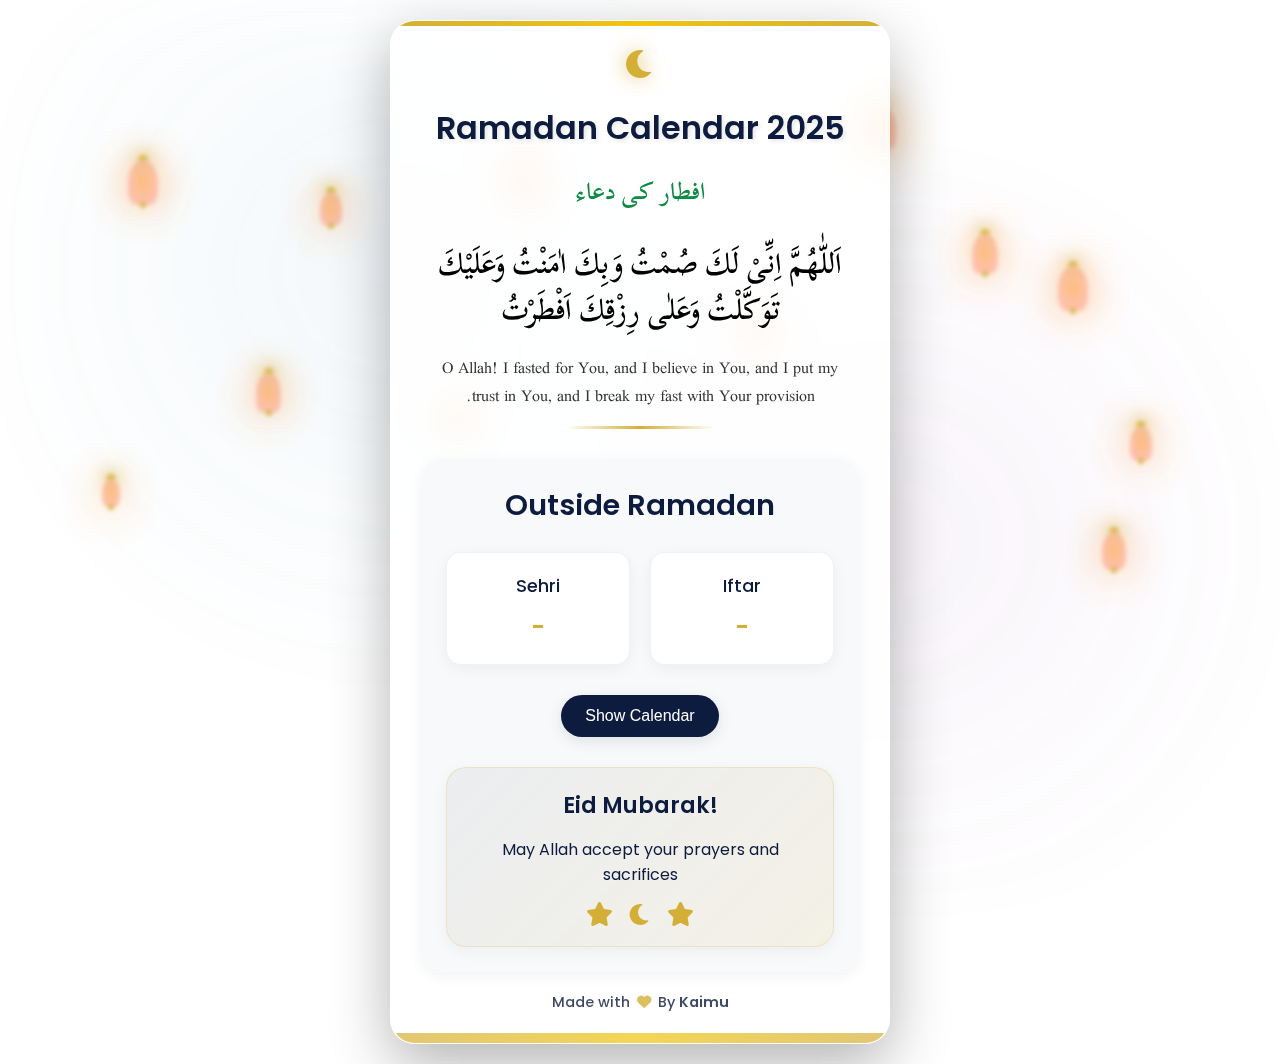
==== index.html @ 3036cc9a "Add files via upload" ====
<!DOCTYPE html>
<html lang="en">
<head>
    <meta charset="UTF-8">
    <meta name="viewport" content="width=device-width, initial-scale=1.0">
    <title>Ramadan Calendar 2025</title>
    <link rel="stylesheet" href="styles.css">
    <link rel="stylesheet" href="https://cdnjs.cloudflare.com/ajax/libs/font-awesome/6.0.0/css/all.min.css">
    <!-- Google Analytics -->
    <script async src="https://www.googletagmanager.com/gtag/js?id=G-XXXXXXXXXX"></script>
    <script>
      window.dataLayer = window.dataLayer || [];
      function gtag(){dataLayer.push(arguments);}
      gtag('js', new Date());
      gtag('config', 'G-XXXXXXXXXX'); // Replace G-XXXXXXXXXX with your actual Google Analytics ID
    </script>
    <!-- Simple visitor counter -->
    <script>
      // This is a very basic visitor counter that stores data in localStorage
      document.addEventListener('DOMContentLoaded', function() {
        // Try to get the visitor count
        let visitorCount = localStorage.getItem('totalVisitors') || 0;
        visitorCount = parseInt(visitorCount) + 1;
        
        // Store the updated count
        localStorage.setItem('totalVisitors', visitorCount);
        
        // Record this visit with timestamp
        let visits = JSON.parse(localStorage.getItem('visits') || '[]');
        
        // Get user agent info
        const userAgent = navigator.userAgent;
        let device = 'Unknown';
        
        if (/Android|webOS|iPhone|iPad|iPod|BlackBerry|IEMobile|Opera Mini/i.test(userAgent)) {
          device = 'Mobile';
        } else if (/Macintosh|MacIntel|MacPPC|Mac68K/i.test(userAgent)) {
          device = 'Mac';
        } else if (/Windows|Win32|Win64|Windows NT/i.test(userAgent)) {
          device = 'Windows';
        } else if (/Linux/i.test(userAgent)) {
          device = 'Linux';
        }
        
        // Add this visit
        visits.push({
          datetime: new Date().toISOString(),
          device: device,
          page: window.location.pathname
        });
        
        // Keep only the last 100 visits to avoid localStorage size limits
        if (visits.length > 100) {
          visits = visits.slice(-100);
        }
        
        localStorage.setItem('visits', JSON.stringify(visits));
      });
    </script>
</head>
<body>
    <div class="lanterns">
        <div class="lantern lantern-1"></div>
        <div class="lantern lantern-2"></div>
        <div class="lantern lantern-3"></div>
        <div class="lantern lantern-4"></div>
        <div class="lantern lantern-5"></div>
        <div class="lantern lantern-6"></div>
        <div class="lantern lantern-7"></div>
        <div class="lantern lantern-8"></div>
        <div class="lantern lantern-9"></div>
        <div class="lantern lantern-10"></div>
        <div class="lantern lantern-11"></div>
        <div class="lantern lantern-12"></div>
    </div>
    <div class="container">
        <div class="calendar-card">
            <div class="header">
                <div class="crescent-moon">
                    <i class="fas fa-moon"></i>
                </div>
                <h1>Ramadan Calendar 2025</h1>
                <div class="dua-title">افطار کی دعاء</div>
                <div class="arabic-dua">
                    اَللّٰهُمَّ اِنِّىْ لَكَ صُمْتُ وَبِكَ اٰمَنْتُ وَعَلَيْكَ تَوَكَّلْتُ وَعَلٰى رِزْقِكَ اَفْطَرْتُ
                </div>
                <div class="dua-translation">
                    O Allah! I fasted for You, and I believe in You, and I put my trust in You, and I break my fast with Your provision.
                </div>
            </div>
            <div class="current-date">
                <div id="currentDay"></div>
                <div class="timings">
                    <div class="timing-box">
                        <span class="label">Sehri</span>
                        <span id="sehriTime" class="time"></span>
                    </div>
                    <div class="timing-box">
                        <span class="label">Iftar</span>
                        <span id="iftarTime" class="time"></span>
                    </div>
                </div>
                <button id="showCalendarBtn" class="toggle-btn">Show Calendar</button>
                <div id="calendarWrapper" class="calendar-wrapper hidden">
                    <table>
                        <thead>
                            <tr>
                                <th>Ramadan</th>
                                <th>Date</th>
                                <th>Sehri</th>
                                <th>Iftar</th>
                            </tr>
                        </thead>
                        <tbody id="calendarBody">
                            <!-- JavaScript will populate this -->
                        </tbody>
                    </table>
                </div>
                <div id="eidCountdown" class="eid-countdown">
                    <div class="eid-title">
                        <i class="fas fa-star"></i> Eid ul-Fitr <i class="fas fa-star"></i>
                    </div>
                    <div id="countdownTimer" class="countdown-timer">
                        <div class="countdown-item">
                            <span id="days">00</span>
                            <span class="countdown-label">Days</span>
                        </div>
                        <div class="countdown-item">
                            <span id="hours">00</span>
                            <span class="countdown-label">Hours</span>
                        </div>
                        <div class="countdown-item">
                            <span id="minutes">00</span>
                            <span class="countdown-label">Minutes</span>
                        </div>
                        <div class="countdown-item">
                            <span id="seconds">00</span>
                            <span class="countdown-label">Seconds</span>
                        </div>
                    </div>
                </div>
            </div>
            <div class="decorative-footer"></div>
            <div class="made-by">
                Made with <i class="fas fa-heart"></i> By <a href="https://www.instagram.com/kaimu_zx78/" target="_blank">Kaimu</a>
            </div>
        </div>
    </div>
    <script src="script.js"></script>
</body>
</html>
---- styles.css ----
@import url('https://fonts.googleapis.com/css2?family=Amiri:wght@400;700&family=Poppins:wght@300;400;500;600&family=Scheherazade+New:wght@400;700&display=swap');

* {
    margin: 0;
    padding: 0;
    box-sizing: border-box;
}

body {
    font-family: 'Poppins', sans-serif;
    background: linear-gradient(135deg, #0d1b3e 0%, #1a2a57 100%);
    min-height: 100vh;
    display: flex;
    align-items: center;
    justify-content: center;
    position: relative;
    overflow-x: hidden;
    background-image: url('data:image/svg+xml,%3Csvg width="100" height="100" viewBox="0 0 100 100" xmlns="http://www.w3.org/2000/svg"%3E%3Cpath d="M11 18c3.866 0 7-3.134 7-7s-3.134-7-7-7-7 3.134-7 7 3.134 7 7 7zm48 25c3.866 0 7-3.134 7-7s-3.134-7-7-7-7 3.134-7 7 3.134 7 7 7zm-43-7c1.657 0 3-1.343 3-3s-1.343-3-3-3-3 1.343-3 3 1.343 3 3 3zm63 31c1.657 0 3-1.343 3-3s-1.343-3-3-3-3 1.343-3 3 1.343 3 3 3zM34 90c1.657 0 3-1.343 3-3s-1.343-3-3-3-3 1.343-3 3 1.343 3 3 3zm56-76c1.657 0 3-1.343 3-3s-1.343-3-3-3-3 1.343-3 3 1.343 3 3 3zM12 86c2.21 0 4-1.79 4-4s-1.79-4-4-4-4 1.79-4 4 1.79 4 4 4zm28-65c2.21 0 4-1.79 4-4s-1.79-4-4-4-4 1.79-4 4 1.79 4 4 4zm23-11c2.76 0 5-2.24 5-5s-2.24-5-5-5-5 2.24-5 5 2.24 5 5 5zm-6 60c2.21 0 4-1.79 4-4s-1.79-4-4-4-4 1.79-4 4 1.79 4 4 4zm29 22c2.76 0 5-2.24 5-5s-2.24-5-5-5-5 2.24-5 5 2.24 5 5 5zM32 63c2.76 0 5-2.24 5-5s-2.24-5-5-5-5 2.24-5 5 2.24 5 5 5zm57-13c2.76 0 5-2.24 5-5s-2.24-5-5-5-5 2.24-5 5 2.24 5 5 5zm-9-21c1.105 0 2-.895 2-2s-.895-2-2-2-2 .895-2 2 .895 2 2 2zM60 91c1.105 0 2-.895 2-2s-.895-2-2-2-2 .895-2 2 .895 2 2 2zM35 41c1.105 0 2-.895 2-2s-.895-2-2-2-2 .895-2 2 .895 2 2 2zM12 60c1.105 0 2-.895 2-2s-.895-2-2-2-2 .895-2 2 .895 2 2 2z" fill="%23ffffff" fill-opacity="0.03" fill-rule="evenodd"/%3E%3C/svg%3E');
}

/* Optimize background effects for performance */
body::before {
    content: '';
    position: fixed;
    top: 0;
    left: 0;
    width: 100%;
    height: 100%;
    background: radial-gradient(circle at 30% 30%, rgba(41, 128, 185, 0.15), transparent 40%),
                radial-gradient(circle at 70% 60%, rgba(142, 68, 173, 0.15), transparent 40%);
    filter: blur(40px);
    z-index: -1;
    opacity: 0.4;
    will-change: transform; /* Performance optimization */
}

/* Simplify stars for better performance */
body::after {
    content: '';
    position: fixed;
    top: 0;
    left: 0;
    width: 100%;
    height: 100%;
    background-image: 
        radial-gradient(2px 2px at 20px 30px, rgba(255, 255, 255, 0.3), rgba(0, 0, 0, 0)),
        radial-gradient(2px 2px at 90px 40px, rgba(255, 255, 255, 0.3), rgba(0, 0, 0, 0)),
        radial-gradient(2px 2px at 160px 120px, rgba(255, 255, 255, 0.3), rgba(0, 0, 0, 0));
    background-repeat: repeat;
    background-size: 200px 200px;
    z-index: -1;
    opacity: 0.3;
    will-change: transform; /* Performance optimization */
}

/* Lantern animations */
.lanterns {
    position: absolute;
    top: 0;
    left: 0;
    width: 100%;
    height: 100%;
    pointer-events: none;
    z-index: 0;
}

.lantern {
    position: absolute;
    width: 30px;
    height: 45px;
    background: radial-gradient(ellipse at center, rgba(255,166,77,0.8) 0%, rgba(255,87,34,0.4) 70%);
    border-radius: 50% 50% 30% 30%;
    box-shadow: 0 0 40px rgba(255,166,77,0.9);
    opacity: 0.9;
    animation: float 15s infinite ease-in-out;
    filter: blur(2px);
    transform: translateZ(0);
    will-change: transform;
}

.lantern::before {
    content: '';
    position: absolute;
    top: -5px;
    left: 50%;
    transform: translateX(-50%);
    width: 10px;
    height: 5px;
    background: #d4af37;
    border-radius: 5px 5px 0 0;
    box-shadow: 0 0 15px 5px rgba(212, 175, 55, 0.5);
}

.lantern::after {
    content: '';
    position: absolute;
    bottom: -3px;
    left: 50%;
    transform: translateX(-50%);
    width: 6px;
    height: 6px;
    background: #d4af37;
    border-radius: 50%;
}

.lantern-1 {
    top: 15%;
    left: 10%;
    animation-delay: 0s;
}

.lantern-2 {
    top: 25%;
    right: 15%;
    animation-delay: -5s;
}

.lantern-3 {
    top: 10%;
    right: 30%;
    animation-delay: -10s;
}

.lantern-4 {
    top: 35%;
    left: 20%;
    animation-delay: -3s;
    width: 25px;
    height: 40px;
}

.lantern-5 {
    top: 40%;
    right: 10%;
    animation-delay: -7s;
    width: 22px;
    height: 35px;
}

.lantern-6 {
    top: 15%;
    left: 40%;
    animation-delay: -12s;
    width: 28px;
    height: 42px;
}

.lantern-7 {
    top: 30%;
    right: 40%;
    animation-delay: -9s;
    width: 20px;
    height: 32px;
}

.lantern-8 {
    top: 45%;
    left: 8%;
    animation-delay: -2s;
    width: 18px;
    height: 28px;
}

.lantern-9 {
    top: 50%;
    right: 12%;
    animation-delay: -8s;
    width: 24px;
    height: 38px;
}

.lantern-10 {
    top: 18%;
    left: 25%;
    animation-delay: -6s;
    width: 22px;
    height: 34px;
}

.lantern-11 {
    top: 22%;
    right: 22%;
    animation-delay: -11s;
    width: 26px;
    height: 40px;
}

.lantern-12 {
    top: 38%;
    left: 35%;
    animation-delay: -4s;
    width: 20px;
    height: 32px;
}

@keyframes float {
    0%, 100% {
        transform: translateY(0) rotate(-3deg);
        box-shadow: 0 0 40px rgba(255,166,77,0.9);
    }
    50% {
        transform: translateY(20px) rotate(3deg);
        box-shadow: 0 0 60px rgba(255,166,77,0.9);
    }
}

.container {
    padding: 20px;
    position: relative;
    z-index: 1;
}

.calendar-card {
    background: rgba(255, 255, 255, 0.85);
    border-radius: 25px;
    padding: 30px;
    padding-top: 20px;
    box-shadow: 0 20px 60px rgba(0, 0, 0, 0.3);
    max-width: 500px;
    width: 100%;
    backdrop-filter: blur(15px);
    -webkit-backdrop-filter: blur(15px);
    border: 1px solid rgba(255, 255, 255, 0.3);
    position: relative;
    overflow: hidden;
    transform: translateZ(0);
    will-change: transform;
}

.calendar-card::before {
    content: '';
    position: absolute;
    top: 0;
    left: 0;
    right: 0;
    height: 5px;
    background: linear-gradient(90deg, #d4af37, #f1c40f, #d4af37);
}

.header {
    text-align: center;
    margin-bottom: 30px;
    position: relative;
    padding-bottom: 20px;
    padding-top: 0;
}

.crescent-moon {
    margin-bottom: 15px;
    color: #d4af37;
    font-size: 2rem;
}

.crescent-moon i {
    filter: drop-shadow(0 0 10px rgba(212, 175, 55, 0.7));
}

.header::after {
    content: '';
    position: absolute;
    bottom: 0;
    left: 50%;
    transform: translateX(-50%);
    width: 150px;
    height: 3px;
    background: linear-gradient(90deg, transparent, #d4af37, transparent);
    border-radius: 2px;
}

h1 {
    color: #0d1b3e;
    font-size: 2rem;
    margin-bottom: 15px;
    margin-top: 0;
    text-shadow: 2px 2px 4px rgba(0, 0, 0, 0.1);
    font-weight: 600;
}

.dua-title {
    font-family: 'Scheherazade New', serif;
    font-size: 1.5rem;
    color: #0d8a45;
    margin-top: 15px;
    direction: rtl;
    font-weight: 600;
}

.arabic-dua {
    font-family: 'Scheherazade New', serif;
    font-size: 1.8rem;
    color: #000;
    margin-top: 15px;
    direction: rtl;
    line-height: 1.6;
    padding: 10px 0;
    font-weight: 600;
    background: none;
    -webkit-text-fill-color: initial;
}

.dua-translation {
    font-family: 'Scheherazade New', serif;
    font-size: 1.1rem;
    color: #333;
    margin-top: 10px;
    direction: rtl;
    padding: 0 20px;
    line-height: 1.6;
    font-style: normal;
}

.current-date {
    text-align: center;
    padding: 25px;
    background: #f8f9fa;
    border-radius: 20px;
    margin-bottom: 20px;
    box-shadow: 0 4px 15px rgba(0, 0, 0, 0.05);
    position: relative;
    border: none;
}

.current-date::before {
    content: none; /* Remove the pattern background */
}

#currentDay {
    font-size: 1.8rem;
    color: #0d1b3e;
    margin-bottom: 25px;
    font-weight: 600;
}

.timings {
    display: grid;
    grid-template-columns: repeat(2, 1fr);
    gap: 20px;
    margin-bottom: 30px;
}

.timing-box {
    background: #ffffff;
    border-radius: 15px;
    padding: 20px;
    box-shadow: 0 4px 15px rgba(0, 0, 0, 0.05);
    display: flex;
    flex-direction: column;
    transition: transform 0.3s ease, box-shadow 0.3s ease;
    border: 1px solid rgba(0, 0, 0, 0.05);
}

.timing-box:hover {
    transform: translateY(-5px);
    box-shadow: 0 8px 25px rgba(0, 0, 0, 0.1);
}

.label {
    font-size: 1.1rem;
    color: #0d1b3e;
    margin-bottom: 10px;
    font-weight: 500;
}

.time {
    font-size: 1.5rem;
    color: #d4af37;
    font-weight: 600;
}

.toggle-btn {
    background: #0d1b3e;
    color: white;
    border: none;
    padding: 12px 24px;
    border-radius: 50px;
    font-size: 1rem;
    cursor: pointer;
    transition: all 0.3s ease;
    font-weight: 500;
    box-shadow: 0 4px 15px rgba(0, 0, 0, 0.1);
}

.toggle-btn::before {
    content: none; /* Remove the shine effect */
}

.toggle-btn:hover {
    background: linear-gradient(135deg, #1a2a57, #0d1b3e);
    transform: translateY(-2px);
    box-shadow: 0 6px 20px rgba(0, 0, 0, 0.15);
}

.toggle-btn:active {
    transform: translateY(0);
    box-shadow: 0 4px 10px rgba(0, 0, 0, 0.1);
}

table {
    width: 100%;
    border-collapse: separate;
    border-spacing: 0;
    margin-top: 20px;
    border-radius: 10px;
    overflow: hidden;
    background: white;
    box-shadow: 0 2px 10px rgba(0, 0, 0, 0.1);
}

th {
    background: linear-gradient(135deg, #0d1b3e, #1a2a57);
    color: white;
    font-weight: 500;
    padding: 12px;
    font-size: 0.9rem;
    text-align: center;
    box-shadow: 0 2px 10px rgba(26, 35, 126, 0.3);
}

td {
    padding: 10px;
    border-bottom: 1px solid #eee;
    color: #444;
    text-align: center;
}

tr:last-child td {
    border-bottom: none;
}

.current-row {
    background: linear-gradient(to right, rgba(212, 175, 55, 0.05), rgba(212, 175, 55, 0.15), rgba(212, 175, 55, 0.05));
    position: relative;
    border-left: 3px solid #d4af37;
    animation: subtle-glow 2s infinite;
}

.current-row td {
    color: #0d1b3e;
    font-weight: 600;
    padding: 15px;
}

.decorative-footer {
    position: absolute;
    bottom: 0;
    left: 0;
    right: 0;
    height: 10px;
    background: linear-gradient(90deg, #d4af37, #f1c40f, #d4af37);
    opacity: 0.7;
}

.calendar-wrapper {
    transition: all 0.3s ease;
    overflow: hidden;
    margin-top: 20px;
}

.hidden {
    display: none;
}

@keyframes subtle-glow {
    0% {
        box-shadow: 0 4px 15px rgba(212, 175, 55, 0.1);
    }
    50% {
        box-shadow: 0 4px 20px rgba(212, 175, 55, 0.2);
    }
    100% {
        box-shadow: 0 4px 15px rgba(212, 175, 55, 0.1);
    }
}

.made-by {
    text-align: center;
    margin-top: 20px;
    font-size: 0.9rem;
    color: #0d1b3e;
    opacity: 0.8;
    font-weight: 500;
    position: relative;
    z-index: 2;
}

.made-by i {
    color: #d4af37;
    margin: 0 3px;
    animation: heartbeat 1.5s infinite;
}

@keyframes heartbeat {
    0%, 100% {
        transform: scale(1);
    }
    50% {
        transform: scale(1.2);
    }
}

.made-by a {
    color: #0d1b3e;
    text-decoration: none;
    font-weight: 600;
    transition: color 0.3s ease;
}

.made-by a:hover {
    color: #d4af37;
    text-decoration: underline;
}

@media (max-width: 480px) {
    .calendar-card {
        padding: 20px;
        border-radius: 20px;
        backdrop-filter: none;
        -webkit-backdrop-filter: none;
    }

    h1 {
        font-size: 1.5rem;
    }

    .dua-title {
        font-size: 1.3rem;
    }

    .arabic-dua {
        font-size: 1.4rem;
    }

    .dua-translation {
        font-size: 0.9rem;
    }

    .current-date {
        padding: 20px;
        backdrop-filter: none;
        -webkit-backdrop-filter: none;
    }

    #currentDay {
        font-size: 1.4rem;
    }

    .timing-box {
        padding: 15px;
        backdrop-filter: none;
        -webkit-backdrop-filter: none;
    }

    .label {
        font-size: 1rem;
    }

    .time {
        font-size: 1.2rem;
    }

    td, th {
        padding: 10px 8px;
        font-size: 0.85rem;
    }

    .toggle-btn {
        font-size: 0.8rem;
        padding: 10px 20px;
    }
    
    .current-row td {
        padding: 12px 8px;
    }
    
    td {
        padding: 8px 4px;
    }
    
    .current-row {
        animation: none;
    }
    
    .lantern {
        filter: none;
        box-shadow: 0 0 20px rgba(255,166,77,0.7);
    }
    
    .lantern-1 {
        top: 10%;
        left: 5%;
    }
    
    .lantern-2 {
        top: 15%;
        right: 5%;
    }
    
    .lantern-3 {
        top: 5%;
        right: 25%;
    }
    
    .lantern-4 {
        top: 25%;
        left: 15%;
    }
    
    .lantern-5 {
        top: 30%;
        right: 15%;
    }
    
    .lantern-6 {
        top: 20%;
        left: 30%;
    }
    
    .lantern-7 {
        top: 35%;
        right: 30%;
    }

    .made-by {
        font-size: 0.8rem;
        margin-top: 15px;
    }

    .lantern-8, .lantern-9, .lantern-10, .lantern-11, .lantern-12 {
        display: none;
    }
    
    body::before {
        filter: blur(20px);
    }
}

@media (max-width: 360px) {
    .calendar-card {
        padding: 15px;
    }

    .header {
        margin-bottom: 15px;
    }

    h1 {
        font-size: 1.2rem;
    }

    .dua-title {
        font-size: 1.3rem;
    }

    .arabic-dua {
        font-size: 1rem;
    }

    .dua-translation {
        font-size: 0.75rem;
    }

    th, td {
        padding: 4px 2px;
        font-size: 0.75rem;
    }
}

/* Eid countdown styles */
.eid-countdown {
    margin-top: 30px;
    background: linear-gradient(135deg, rgba(13, 27, 62, 0.05), rgba(212, 175, 55, 0.1));
    border-radius: 20px;
    padding: 20px;
    text-align: center;
    box-shadow: 0 4px 15px rgba(0, 0, 0, 0.05);
    border: 1px solid rgba(212, 175, 55, 0.2);
}

.eid-title {
    font-size: 1.4rem;
    color: #0d1b3e;
    margin-bottom: 15px;
    font-weight: 600;
}

.eid-title i {
    color: #d4af37;
    margin: 0 8px;
}

.countdown-timer {
    display: flex;
    justify-content: center;
    gap: 15px;
}

.countdown-item {
    display: flex;
    flex-direction: column;
    align-items: center;
    min-width: 60px;
}

.countdown-item span:first-child {
    font-size: 1.8rem;
    font-weight: 600;
    color: #d4af37;
}

.countdown-label {
    font-size: 0.8rem;
    color: #666;
    margin-top: 5px;
}

@media (max-width: 480px) {
    .eid-countdown {
        padding: 15px;
        margin-top: 20px;
    }
    
    .eid-title {
        font-size: 1.2rem;
    }
    
    .countdown-timer {
        gap: 10px;
    }
    
    .countdown-item {
        min-width: 50px;
    }
    
    .countdown-item span:first-child {
        font-size: 1.4rem;
    }
    
    .countdown-label {
        font-size: 0.7rem;
    }
}

/* Add these styles for the Eid celebration */
.eid-celebration {
    animation: celebrate 2s ease-in-out infinite;
}

.eid-message {
    font-size: 1rem;
    color: #0d1b3e;
    margin: 10px 0 15px;
}

.eid-decoration {
    display: flex;
    justify-content: center;
    gap: 15px;
    font-size: 1.5rem;
}

.eid-decoration i {
    color: #d4af37;
    animation: twinkle 1.5s ease-in-out infinite alternate;
}

.eid-decoration i:nth-child(2) {
    animation-delay: 0.5s;
}

.eid-decoration i:nth-child(3) {
    animation-delay: 1s;
}

@keyframes celebrate {
    0%, 100% {
        transform: scale(1);
    }
    50% {
        transform: scale(1.05);
    }
}

@keyframes twinkle {
    0% {
        opacity: 0.7;
        transform: scale(1);
    }
    100% {
        opacity: 1;
        transform: scale(1.3);
    }
}
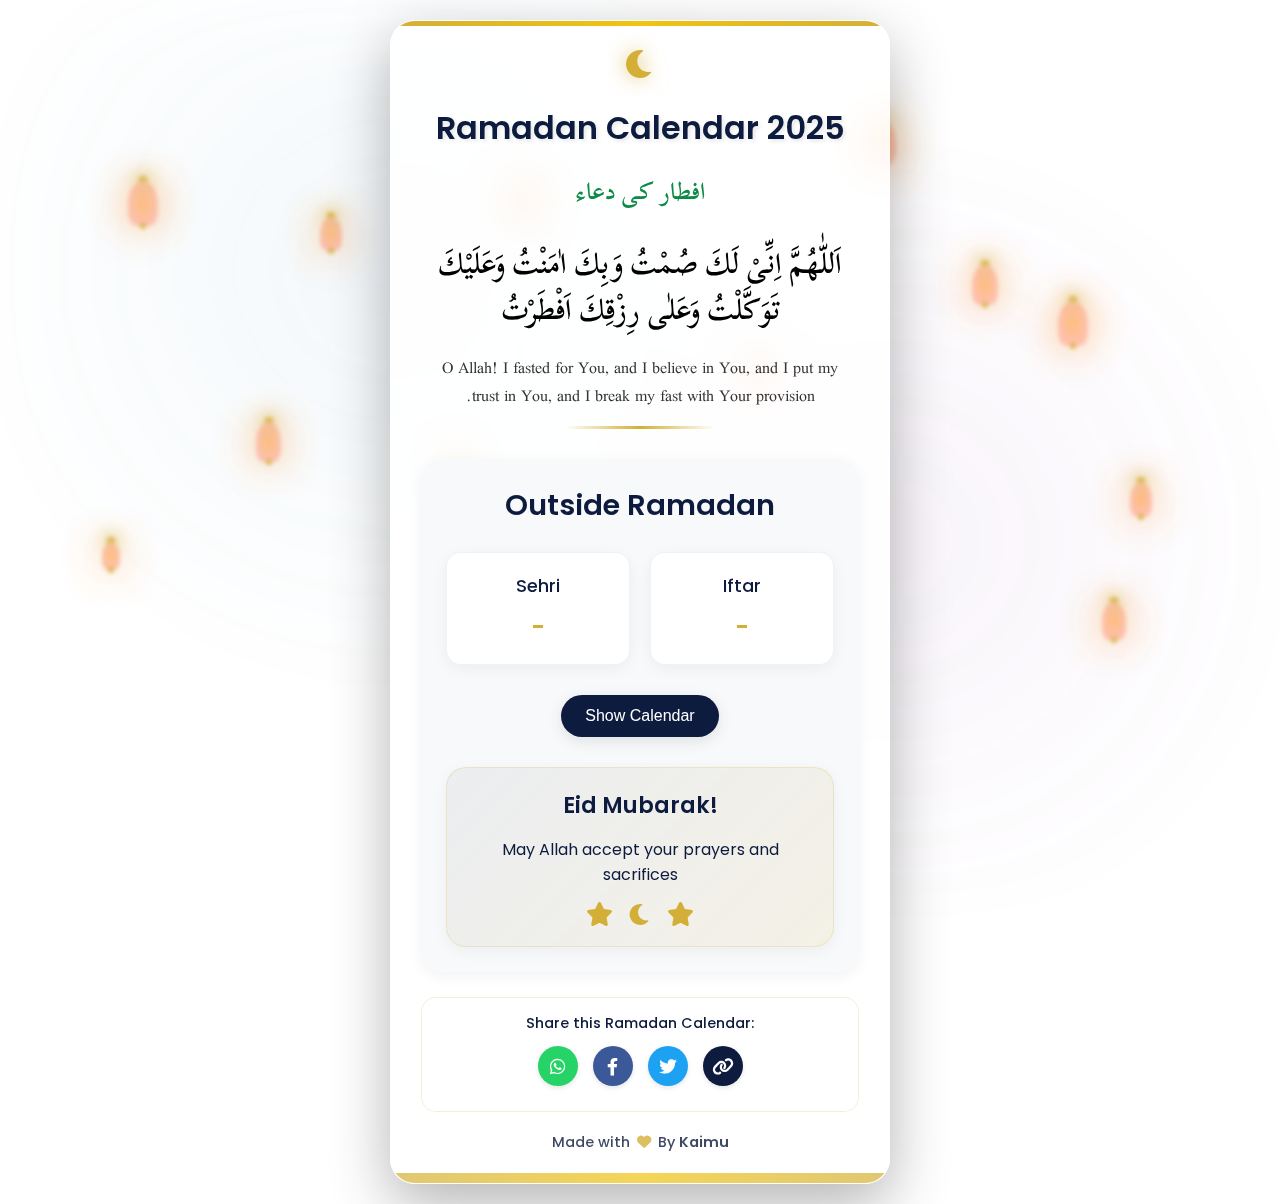
==== commit 113db73f: "added share section" ====
--- a/index.html
+++ b/index.html
@@ -1,151 +1,170 @@
-<!DOCTYPE html>
-<html lang="en">
-<head>
-    <meta charset="UTF-8">
-    <meta name="viewport" content="width=device-width, initial-scale=1.0">
-    <title>Ramadan Calendar 2025</title>
-    <link rel="stylesheet" href="styles.css">
-    <link rel="stylesheet" href="https://cdnjs.cloudflare.com/ajax/libs/font-awesome/6.0.0/css/all.min.css">
-    <!-- Google Analytics -->
-    <script async src="https://www.googletagmanager.com/gtag/js?id=G-XXXXXXXXXX"></script>
-    <script>
-      window.dataLayer = window.dataLayer || [];
-      function gtag(){dataLayer.push(arguments);}
-      gtag('js', new Date());
-      gtag('config', 'G-XXXXXXXXXX'); // Replace G-XXXXXXXXXX with your actual Google Analytics ID
-    </script>
-    <!-- Simple visitor counter -->
-    <script>
-      // This is a very basic visitor counter that stores data in localStorage
-      document.addEventListener('DOMContentLoaded', function() {
-        // Try to get the visitor count
-        let visitorCount = localStorage.getItem('totalVisitors') || 0;
-        visitorCount = parseInt(visitorCount) + 1;
-        
-        // Store the updated count
-        localStorage.setItem('totalVisitors', visitorCount);
-        
-        // Record this visit with timestamp
-        let visits = JSON.parse(localStorage.getItem('visits') || '[]');
-        
-        // Get user agent info
-        const userAgent = navigator.userAgent;
-        let device = 'Unknown';
-        
-        if (/Android|webOS|iPhone|iPad|iPod|BlackBerry|IEMobile|Opera Mini/i.test(userAgent)) {
-          device = 'Mobile';
-        } else if (/Macintosh|MacIntel|MacPPC|Mac68K/i.test(userAgent)) {
-          device = 'Mac';
-        } else if (/Windows|Win32|Win64|Windows NT/i.test(userAgent)) {
-          device = 'Windows';
-        } else if (/Linux/i.test(userAgent)) {
-          device = 'Linux';
-        }
-        
-        // Add this visit
-        visits.push({
-          datetime: new Date().toISOString(),
-          device: device,
-          page: window.location.pathname
-        });
-        
-        // Keep only the last 100 visits to avoid localStorage size limits
-        if (visits.length > 100) {
-          visits = visits.slice(-100);
-        }
-        
-        localStorage.setItem('visits', JSON.stringify(visits));
-      });
-    </script>
-</head>
-<body>
-    <div class="lanterns">
-        <div class="lantern lantern-1"></div>
-        <div class="lantern lantern-2"></div>
-        <div class="lantern lantern-3"></div>
-        <div class="lantern lantern-4"></div>
-        <div class="lantern lantern-5"></div>
-        <div class="lantern lantern-6"></div>
-        <div class="lantern lantern-7"></div>
-        <div class="lantern lantern-8"></div>
-        <div class="lantern lantern-9"></div>
-        <div class="lantern lantern-10"></div>
-        <div class="lantern lantern-11"></div>
-        <div class="lantern lantern-12"></div>
-    </div>
-    <div class="container">
-        <div class="calendar-card">
-            <div class="header">
-                <div class="crescent-moon">
-                    <i class="fas fa-moon"></i>
-                </div>
-                <h1>Ramadan Calendar 2025</h1>
-                <div class="dua-title">افطار کی دعاء</div>
-                <div class="arabic-dua">
-                    اَللّٰهُمَّ اِنِّىْ لَكَ صُمْتُ وَبِكَ اٰمَنْتُ وَعَلَيْكَ تَوَكَّلْتُ وَعَلٰى رِزْقِكَ اَفْطَرْتُ
-                </div>
-                <div class="dua-translation">
-                    O Allah! I fasted for You, and I believe in You, and I put my trust in You, and I break my fast with Your provision.
-                </div>
-            </div>
-            <div class="current-date">
-                <div id="currentDay"></div>
-                <div class="timings">
-                    <div class="timing-box">
-                        <span class="label">Sehri</span>
-                        <span id="sehriTime" class="time"></span>
-                    </div>
-                    <div class="timing-box">
-                        <span class="label">Iftar</span>
-                        <span id="iftarTime" class="time"></span>
-                    </div>
-                </div>
-                <button id="showCalendarBtn" class="toggle-btn">Show Calendar</button>
-                <div id="calendarWrapper" class="calendar-wrapper hidden">
-                    <table>
-                        <thead>
-                            <tr>
-                                <th>Ramadan</th>
-                                <th>Date</th>
-                                <th>Sehri</th>
-                                <th>Iftar</th>
-                            </tr>
-                        </thead>
-                        <tbody id="calendarBody">
-                            <!-- JavaScript will populate this -->
-                        </tbody>
-                    </table>
-                </div>
-                <div id="eidCountdown" class="eid-countdown">
-                    <div class="eid-title">
-                        <i class="fas fa-star"></i> Eid ul-Fitr <i class="fas fa-star"></i>
-                    </div>
-                    <div id="countdownTimer" class="countdown-timer">
-                        <div class="countdown-item">
-                            <span id="days">00</span>
-                            <span class="countdown-label">Days</span>
-                        </div>
-                        <div class="countdown-item">
-                            <span id="hours">00</span>
-                            <span class="countdown-label">Hours</span>
-                        </div>
-                        <div class="countdown-item">
-                            <span id="minutes">00</span>
-                            <span class="countdown-label">Minutes</span>
-                        </div>
-                        <div class="countdown-item">
-                            <span id="seconds">00</span>
-                            <span class="countdown-label">Seconds</span>
-                        </div>
-                    </div>
-                </div>
-            </div>
-            <div class="decorative-footer"></div>
-            <div class="made-by">
-                Made with <i class="fas fa-heart"></i> By <a href="https://www.instagram.com/kaimu_zx78/" target="_blank">Kaimu</a>
-            </div>
-        </div>
-    </div>
-    <script src="script.js"></script>
-</body>
-</html> +<!DOCTYPE html>
+<html lang="en">
+<head>
+    <meta charset="UTF-8">
+    <meta name="viewport" content="width=device-width, initial-scale=1.0">
+    <title>Ramadan Calendar 2025</title>
+    <!-- Google tag (gtag.js) -->
+    <script async src="https://www.googletagmanager.com/gtag/js?id=G-JG5ZT6YHR9"></script>
+    <script>
+      window.dataLayer = window.dataLayer || [];
+      function gtag(){dataLayer.push(arguments);}
+      gtag('js', new Date());
+
+      gtag('config', 'G-JG5ZT6YHR9');
+    </script>
+    <link rel="stylesheet" href="styles.css">
+    <link rel="stylesheet" href="https://cdnjs.cloudflare.com/ajax/libs/font-awesome/6.0.0/css/all.min.css">
+    <!-- Simple visitor counter -->
+    <script>
+      // This is a very basic visitor counter that stores data in localStorage
+      document.addEventListener('DOMContentLoaded', function() {
+        // Try to get the visitor count
+        let visitorCount = localStorage.getItem('totalVisitors') || 0;
+        visitorCount = parseInt(visitorCount) + 1;
+        
+        // Store the updated count
+        localStorage.setItem('totalVisitors', visitorCount);
+        
+        // Record this visit with timestamp
+        let visits = JSON.parse(localStorage.getItem('visits') || '[]');
+        
+        // Get user agent info
+        const userAgent = navigator.userAgent;
+        let device = 'Unknown';
+        
+        if (/Android|webOS|iPhone|iPad|iPod|BlackBerry|IEMobile|Opera Mini/i.test(userAgent)) {
+          device = 'Mobile';
+        } else if (/Macintosh|MacIntel|MacPPC|Mac68K/i.test(userAgent)) {
+          device = 'Mac';
+        } else if (/Windows|Win32|Win64|Windows NT/i.test(userAgent)) {
+          device = 'Windows';
+        } else if (/Linux/i.test(userAgent)) {
+          device = 'Linux';
+        }
+        
+        // Add this visit
+        visits.push({
+          datetime: new Date().toISOString(),
+          device: device,
+          page: window.location.pathname
+        });
+        
+        // Keep only the last 100 visits to avoid localStorage size limits
+        if (visits.length > 100) {
+          visits = visits.slice(-100);
+        }
+        
+        localStorage.setItem('visits', JSON.stringify(visits));
+      });
+    </script>
+</head>
+<body>
+    <div class="lanterns">
+        <div class="lantern lantern-1"></div>
+        <div class="lantern lantern-2"></div>
+        <div class="lantern lantern-3"></div>
+        <div class="lantern lantern-4"></div>
+        <div class="lantern lantern-5"></div>
+        <div class="lantern lantern-6"></div>
+        <div class="lantern lantern-7"></div>
+        <div class="lantern lantern-8"></div>
+        <div class="lantern lantern-9"></div>
+        <div class="lantern lantern-10"></div>
+        <div class="lantern lantern-11"></div>
+        <div class="lantern lantern-12"></div>
+    </div>
+    <div class="container">
+        <div class="calendar-card">
+            <div class="header">
+                <div class="crescent-moon">
+                    <i class="fas fa-moon"></i>
+                </div>
+                <h1>Ramadan Calendar 2025</h1>
+                <div class="dua-title">افطار کی دعاء</div>
+                <div class="arabic-dua">
+                    اَللّٰهُمَّ اِنِّىْ لَكَ صُمْتُ وَبِكَ اٰمَنْتُ وَعَلَيْكَ تَوَكَّلْتُ وَعَلٰى رِزْقِكَ اَفْطَرْتُ
+                </div>
+                <div class="dua-translation">
+                    O Allah! I fasted for You, and I believe in You, and I put my trust in You, and I break my fast with Your provision.
+                </div>
+            </div>
+            <div class="current-date">
+                <div id="currentDay"></div>
+                <div class="timings">
+                    <div class="timing-box">
+                        <span class="label">Sehri</span>
+                        <span id="sehriTime" class="time"></span>
+                    </div>
+                    <div class="timing-box">
+                        <span class="label">Iftar</span>
+                        <span id="iftarTime" class="time"></span>
+                    </div>
+                </div>
+                <button id="showCalendarBtn" class="toggle-btn">Show Calendar</button>
+                <div id="calendarWrapper" class="calendar-wrapper hidden">
+                    <table>
+                        <thead>
+                            <tr>
+                                <th>Ramadan</th>
+                                <th>Date</th>
+                                <th>Sehri</th>
+                                <th>Iftar</th>
+                            </tr>
+                        </thead>
+                        <tbody id="calendarBody">
+                            <!-- JavaScript will populate this -->
+                        </tbody>
+                    </table>
+                </div>
+                <div id="eidCountdown" class="eid-countdown">
+                    <div class="eid-title">
+                        <i class="fas fa-star"></i> Eid ul-Fitr <i class="fas fa-star"></i>
+                    </div>
+                    <div id="countdownTimer" class="countdown-timer">
+                        <div class="countdown-item">
+                            <span id="days">00</span>
+                            <span class="countdown-label">Days</span>
+                        </div>
+                        <div class="countdown-item">
+                            <span id="hours">00</span>
+                            <span class="countdown-label">Hours</span>
+                        </div>
+                        <div class="countdown-item">
+                            <span id="minutes">00</span>
+                            <span class="countdown-label">Minutes</span>
+                        </div>
+                        <div class="countdown-item">
+                            <span id="seconds">00</span>
+                            <span class="countdown-label">Seconds</span>
+                        </div>
+                    </div>
+                </div>
+            </div>
+            <div class="decorative-footer"></div>
+            <div class="share-section">
+                <div class="share-label">Share this Ramadan Calendar:</div>
+                <div class="share-buttons">
+                    <a href="https://wa.me/?text=Check%20out%20this%20Ramadan%20Calendar%202025%20with%20Sehri%20and%20Iftar%20timings%20%F0%9F%8C%99%20https%3A%2F%2Fbit.ly%2Framzan2025" target="_blank" class="share-button whatsapp" aria-label="Share on WhatsApp">
+                        <i class="fab fa-whatsapp"></i>
+                    </a>
+                    <a href="https://www.facebook.com/sharer/sharer.php?u=https%3A%2F%2Fbit.ly%2Framzan2025" target="_blank" class="share-button facebook" aria-label="Share on Facebook">
+                        <i class="fab fa-facebook-f"></i>
+                    </a>
+                    <a href="https://twitter.com/intent/tweet?text=Check%20out%20this%20Ramadan%20Calendar%202025%20with%20Sehri%20and%20Iftar%20timings%20%F0%9F%8C%99&url=https%3A%2F%2Fbit.ly%2Framzan2025" target="_blank" class="share-button twitter" aria-label="Share on Twitter">
+                        <i class="fab fa-twitter"></i>
+                    </a>
+                    <button id="copyLinkBtn" class="share-button copy-link" aria-label="Copy link">
+                        <i class="fas fa-link"></i>
+                    </button>
+                </div>
+                <div id="copyMessage" class="copy-message">Link copied!</div>
+            </div>
+            <div class="made-by">
+                Made with <i class="fas fa-heart"></i> By <a href="https://www.instagram.com/kaimu_zx78/" target="_blank">Kaimu</a>
+            </div>
+        </div>
+    </div>
+    <script src="script.js"></script>
+</body>
+</html>
--- a/styles.css
+++ b/styles.css
@@ -1,792 +1,885 @@
-@import url('https://fonts.googleapis.com/css2?family=Amiri:wght@400;700&family=Poppins:wght@300;400;500;600&family=Scheherazade+New:wght@400;700&display=swap');
-
-* {
-    margin: 0;
-    padding: 0;
-    box-sizing: border-box;
-}
-
-body {
-    font-family: 'Poppins', sans-serif;
-    background: linear-gradient(135deg, #0d1b3e 0%, #1a2a57 100%);
-    min-height: 100vh;
-    display: flex;
-    align-items: center;
-    justify-content: center;
-    position: relative;
-    overflow-x: hidden;
-    background-image: url('data:image/svg+xml,%3Csvg width="100" height="100" viewBox="0 0 100 100" xmlns="http://www.w3.org/2000/svg"%3E%3Cpath d="M11 18c3.866 0 7-3.134 7-7s-3.134-7-7-7-7 3.134-7 7 3.134 7 7 7zm48 25c3.866 0 7-3.134 7-7s-3.134-7-7-7-7 3.134-7 7 3.134 7 7 7zm-43-7c1.657 0 3-1.343 3-3s-1.343-3-3-3-3 1.343-3 3 1.343 3 3 3zm63 31c1.657 0 3-1.343 3-3s-1.343-3-3-3-3 1.343-3 3 1.343 3 3 3zM34 90c1.657 0 3-1.343 3-3s-1.343-3-3-3-3 1.343-3 3 1.343 3 3 3zm56-76c1.657 0 3-1.343 3-3s-1.343-3-3-3-3 1.343-3 3 1.343 3 3 3zM12 86c2.21 0 4-1.79 4-4s-1.79-4-4-4-4 1.79-4 4 1.79 4 4 4zm28-65c2.21 0 4-1.79 4-4s-1.79-4-4-4-4 1.79-4 4 1.79 4 4 4zm23-11c2.76 0 5-2.24 5-5s-2.24-5-5-5-5 2.24-5 5 2.24 5 5 5zm-6 60c2.21 0 4-1.79 4-4s-1.79-4-4-4-4 1.79-4 4 1.79 4 4 4zm29 22c2.76 0 5-2.24 5-5s-2.24-5-5-5-5 2.24-5 5 2.24 5 5 5zM32 63c2.76 0 5-2.24 5-5s-2.24-5-5-5-5 2.24-5 5 2.24 5 5 5zm57-13c2.76 0 5-2.24 5-5s-2.24-5-5-5-5 2.24-5 5 2.24 5 5 5zm-9-21c1.105 0 2-.895 2-2s-.895-2-2-2-2 .895-2 2 .895 2 2 2zM60 91c1.105 0 2-.895 2-2s-.895-2-2-2-2 .895-2 2 .895 2 2 2zM35 41c1.105 0 2-.895 2-2s-.895-2-2-2-2 .895-2 2 .895 2 2 2zM12 60c1.105 0 2-.895 2-2s-.895-2-2-2-2 .895-2 2 .895 2 2 2z" fill="%23ffffff" fill-opacity="0.03" fill-rule="evenodd"/%3E%3C/svg%3E');
-}
-
-/* Optimize background effects for performance */
-body::before {
-    content: '';
-    position: fixed;
-    top: 0;
-    left: 0;
-    width: 100%;
-    height: 100%;
-    background: radial-gradient(circle at 30% 30%, rgba(41, 128, 185, 0.15), transparent 40%),
-                radial-gradient(circle at 70% 60%, rgba(142, 68, 173, 0.15), transparent 40%);
-    filter: blur(40px);
-    z-index: -1;
-    opacity: 0.4;
-    will-change: transform; /* Performance optimization */
-}
-
-/* Simplify stars for better performance */
-body::after {
-    content: '';
-    position: fixed;
-    top: 0;
-    left: 0;
-    width: 100%;
-    height: 100%;
-    background-image: 
-        radial-gradient(2px 2px at 20px 30px, rgba(255, 255, 255, 0.3), rgba(0, 0, 0, 0)),
-        radial-gradient(2px 2px at 90px 40px, rgba(255, 255, 255, 0.3), rgba(0, 0, 0, 0)),
-        radial-gradient(2px 2px at 160px 120px, rgba(255, 255, 255, 0.3), rgba(0, 0, 0, 0));
-    background-repeat: repeat;
-    background-size: 200px 200px;
-    z-index: -1;
-    opacity: 0.3;
-    will-change: transform; /* Performance optimization */
-}
-
-/* Lantern animations */
-.lanterns {
-    position: absolute;
-    top: 0;
-    left: 0;
-    width: 100%;
-    height: 100%;
-    pointer-events: none;
-    z-index: 0;
-}
-
-.lantern {
-    position: absolute;
-    width: 30px;
-    height: 45px;
-    background: radial-gradient(ellipse at center, rgba(255,166,77,0.8) 0%, rgba(255,87,34,0.4) 70%);
-    border-radius: 50% 50% 30% 30%;
-    box-shadow: 0 0 40px rgba(255,166,77,0.9);
-    opacity: 0.9;
-    animation: float 15s infinite ease-in-out;
-    filter: blur(2px);
-    transform: translateZ(0);
-    will-change: transform;
-}
-
-.lantern::before {
-    content: '';
-    position: absolute;
-    top: -5px;
-    left: 50%;
-    transform: translateX(-50%);
-    width: 10px;
-    height: 5px;
-    background: #d4af37;
-    border-radius: 5px 5px 0 0;
-    box-shadow: 0 0 15px 5px rgba(212, 175, 55, 0.5);
-}
-
-.lantern::after {
-    content: '';
-    position: absolute;
-    bottom: -3px;
-    left: 50%;
-    transform: translateX(-50%);
-    width: 6px;
-    height: 6px;
-    background: #d4af37;
-    border-radius: 50%;
-}
-
-.lantern-1 {
-    top: 15%;
-    left: 10%;
-    animation-delay: 0s;
-}
-
-.lantern-2 {
-    top: 25%;
-    right: 15%;
-    animation-delay: -5s;
-}
-
-.lantern-3 {
-    top: 10%;
-    right: 30%;
-    animation-delay: -10s;
-}
-
-.lantern-4 {
-    top: 35%;
-    left: 20%;
-    animation-delay: -3s;
-    width: 25px;
-    height: 40px;
-}
-
-.lantern-5 {
-    top: 40%;
-    right: 10%;
-    animation-delay: -7s;
-    width: 22px;
-    height: 35px;
-}
-
-.lantern-6 {
-    top: 15%;
-    left: 40%;
-    animation-delay: -12s;
-    width: 28px;
-    height: 42px;
-}
-
-.lantern-7 {
-    top: 30%;
-    right: 40%;
-    animation-delay: -9s;
-    width: 20px;
-    height: 32px;
-}
-
-.lantern-8 {
-    top: 45%;
-    left: 8%;
-    animation-delay: -2s;
-    width: 18px;
-    height: 28px;
-}
-
-.lantern-9 {
-    top: 50%;
-    right: 12%;
-    animation-delay: -8s;
-    width: 24px;
-    height: 38px;
-}
-
-.lantern-10 {
-    top: 18%;
-    left: 25%;
-    animation-delay: -6s;
-    width: 22px;
-    height: 34px;
-}
-
-.lantern-11 {
-    top: 22%;
-    right: 22%;
-    animation-delay: -11s;
-    width: 26px;
-    height: 40px;
-}
-
-.lantern-12 {
-    top: 38%;
-    left: 35%;
-    animation-delay: -4s;
-    width: 20px;
-    height: 32px;
-}
-
-@keyframes float {
-    0%, 100% {
-        transform: translateY(0) rotate(-3deg);
-        box-shadow: 0 0 40px rgba(255,166,77,0.9);
-    }
-    50% {
-        transform: translateY(20px) rotate(3deg);
-        box-shadow: 0 0 60px rgba(255,166,77,0.9);
-    }
-}
-
-.container {
-    padding: 20px;
-    position: relative;
-    z-index: 1;
-}
-
-.calendar-card {
-    background: rgba(255, 255, 255, 0.85);
-    border-radius: 25px;
-    padding: 30px;
-    padding-top: 20px;
-    box-shadow: 0 20px 60px rgba(0, 0, 0, 0.3);
-    max-width: 500px;
-    width: 100%;
-    backdrop-filter: blur(15px);
-    -webkit-backdrop-filter: blur(15px);
-    border: 1px solid rgba(255, 255, 255, 0.3);
-    position: relative;
-    overflow: hidden;
-    transform: translateZ(0);
-    will-change: transform;
-}
-
-.calendar-card::before {
-    content: '';
-    position: absolute;
-    top: 0;
-    left: 0;
-    right: 0;
-    height: 5px;
-    background: linear-gradient(90deg, #d4af37, #f1c40f, #d4af37);
-}
-
-.header {
-    text-align: center;
-    margin-bottom: 30px;
-    position: relative;
-    padding-bottom: 20px;
-    padding-top: 0;
-}
-
-.crescent-moon {
-    margin-bottom: 15px;
-    color: #d4af37;
-    font-size: 2rem;
-}
-
-.crescent-moon i {
-    filter: drop-shadow(0 0 10px rgba(212, 175, 55, 0.7));
-}
-
-.header::after {
-    content: '';
-    position: absolute;
-    bottom: 0;
-    left: 50%;
-    transform: translateX(-50%);
-    width: 150px;
-    height: 3px;
-    background: linear-gradient(90deg, transparent, #d4af37, transparent);
-    border-radius: 2px;
-}
-
-h1 {
-    color: #0d1b3e;
-    font-size: 2rem;
-    margin-bottom: 15px;
-    margin-top: 0;
-    text-shadow: 2px 2px 4px rgba(0, 0, 0, 0.1);
-    font-weight: 600;
-}
-
-.dua-title {
-    font-family: 'Scheherazade New', serif;
-    font-size: 1.5rem;
-    color: #0d8a45;
-    margin-top: 15px;
-    direction: rtl;
-    font-weight: 600;
-}
-
-.arabic-dua {
-    font-family: 'Scheherazade New', serif;
-    font-size: 1.8rem;
-    color: #000;
-    margin-top: 15px;
-    direction: rtl;
-    line-height: 1.6;
-    padding: 10px 0;
-    font-weight: 600;
-    background: none;
-    -webkit-text-fill-color: initial;
-}
-
-.dua-translation {
-    font-family: 'Scheherazade New', serif;
-    font-size: 1.1rem;
-    color: #333;
-    margin-top: 10px;
-    direction: rtl;
-    padding: 0 20px;
-    line-height: 1.6;
-    font-style: normal;
-}
-
-.current-date {
-    text-align: center;
-    padding: 25px;
-    background: #f8f9fa;
-    border-radius: 20px;
-    margin-bottom: 20px;
-    box-shadow: 0 4px 15px rgba(0, 0, 0, 0.05);
-    position: relative;
-    border: none;
-}
-
-.current-date::before {
-    content: none; /* Remove the pattern background */
-}
-
-#currentDay {
-    font-size: 1.8rem;
-    color: #0d1b3e;
-    margin-bottom: 25px;
-    font-weight: 600;
-}
-
-.timings {
-    display: grid;
-    grid-template-columns: repeat(2, 1fr);
-    gap: 20px;
-    margin-bottom: 30px;
-}
-
-.timing-box {
-    background: #ffffff;
-    border-radius: 15px;
-    padding: 20px;
-    box-shadow: 0 4px 15px rgba(0, 0, 0, 0.05);
-    display: flex;
-    flex-direction: column;
-    transition: transform 0.3s ease, box-shadow 0.3s ease;
-    border: 1px solid rgba(0, 0, 0, 0.05);
-}
-
-.timing-box:hover {
-    transform: translateY(-5px);
-    box-shadow: 0 8px 25px rgba(0, 0, 0, 0.1);
-}
-
-.label {
-    font-size: 1.1rem;
-    color: #0d1b3e;
-    margin-bottom: 10px;
-    font-weight: 500;
-}
-
-.time {
-    font-size: 1.5rem;
-    color: #d4af37;
-    font-weight: 600;
-}
-
-.toggle-btn {
-    background: #0d1b3e;
-    color: white;
-    border: none;
-    padding: 12px 24px;
-    border-radius: 50px;
-    font-size: 1rem;
-    cursor: pointer;
-    transition: all 0.3s ease;
-    font-weight: 500;
-    box-shadow: 0 4px 15px rgba(0, 0, 0, 0.1);
-}
-
-.toggle-btn::before {
-    content: none; /* Remove the shine effect */
-}
-
-.toggle-btn:hover {
-    background: linear-gradient(135deg, #1a2a57, #0d1b3e);
-    transform: translateY(-2px);
-    box-shadow: 0 6px 20px rgba(0, 0, 0, 0.15);
-}
-
-.toggle-btn:active {
-    transform: translateY(0);
-    box-shadow: 0 4px 10px rgba(0, 0, 0, 0.1);
-}
-
-table {
-    width: 100%;
-    border-collapse: separate;
-    border-spacing: 0;
-    margin-top: 20px;
-    border-radius: 10px;
-    overflow: hidden;
-    background: white;
-    box-shadow: 0 2px 10px rgba(0, 0, 0, 0.1);
-}
-
-th {
-    background: linear-gradient(135deg, #0d1b3e, #1a2a57);
-    color: white;
-    font-weight: 500;
-    padding: 12px;
-    font-size: 0.9rem;
-    text-align: center;
-    box-shadow: 0 2px 10px rgba(26, 35, 126, 0.3);
-}
-
-td {
-    padding: 10px;
-    border-bottom: 1px solid #eee;
-    color: #444;
-    text-align: center;
-}
-
-tr:last-child td {
-    border-bottom: none;
-}
-
-.current-row {
-    background: linear-gradient(to right, rgba(212, 175, 55, 0.05), rgba(212, 175, 55, 0.15), rgba(212, 175, 55, 0.05));
-    position: relative;
-    border-left: 3px solid #d4af37;
-    animation: subtle-glow 2s infinite;
-}
-
-.current-row td {
-    color: #0d1b3e;
-    font-weight: 600;
-    padding: 15px;
-}
-
-.decorative-footer {
-    position: absolute;
-    bottom: 0;
-    left: 0;
-    right: 0;
-    height: 10px;
-    background: linear-gradient(90deg, #d4af37, #f1c40f, #d4af37);
-    opacity: 0.7;
-}
-
-.calendar-wrapper {
-    transition: all 0.3s ease;
-    overflow: hidden;
-    margin-top: 20px;
-}
-
-.hidden {
-    display: none;
-}
-
-@keyframes subtle-glow {
-    0% {
-        box-shadow: 0 4px 15px rgba(212, 175, 55, 0.1);
-    }
-    50% {
-        box-shadow: 0 4px 20px rgba(212, 175, 55, 0.2);
-    }
-    100% {
-        box-shadow: 0 4px 15px rgba(212, 175, 55, 0.1);
-    }
-}
-
-.made-by {
-    text-align: center;
-    margin-top: 20px;
-    font-size: 0.9rem;
-    color: #0d1b3e;
-    opacity: 0.8;
-    font-weight: 500;
-    position: relative;
-    z-index: 2;
-}
-
-.made-by i {
-    color: #d4af37;
-    margin: 0 3px;
-    animation: heartbeat 1.5s infinite;
-}
-
-@keyframes heartbeat {
-    0%, 100% {
-        transform: scale(1);
-    }
-    50% {
-        transform: scale(1.2);
-    }
-}
-
-.made-by a {
-    color: #0d1b3e;
-    text-decoration: none;
-    font-weight: 600;
-    transition: color 0.3s ease;
-}
-
-.made-by a:hover {
-    color: #d4af37;
-    text-decoration: underline;
-}
-
-@media (max-width: 480px) {
-    .calendar-card {
-        padding: 20px;
-        border-radius: 20px;
-        backdrop-filter: none;
-        -webkit-backdrop-filter: none;
-    }
-
-    h1 {
-        font-size: 1.5rem;
-    }
-
-    .dua-title {
-        font-size: 1.3rem;
-    }
-
-    .arabic-dua {
-        font-size: 1.4rem;
-    }
-
-    .dua-translation {
-        font-size: 0.9rem;
-    }
-
-    .current-date {
-        padding: 20px;
-        backdrop-filter: none;
-        -webkit-backdrop-filter: none;
-    }
-
-    #currentDay {
-        font-size: 1.4rem;
-    }
-
-    .timing-box {
-        padding: 15px;
-        backdrop-filter: none;
-        -webkit-backdrop-filter: none;
-    }
-
-    .label {
-        font-size: 1rem;
-    }
-
-    .time {
-        font-size: 1.2rem;
-    }
-
-    td, th {
-        padding: 10px 8px;
-        font-size: 0.85rem;
-    }
-
-    .toggle-btn {
-        font-size: 0.8rem;
-        padding: 10px 20px;
-    }
-    
-    .current-row td {
-        padding: 12px 8px;
-    }
-    
-    td {
-        padding: 8px 4px;
-    }
-    
-    .current-row {
-        animation: none;
-    }
-    
-    .lantern {
-        filter: none;
-        box-shadow: 0 0 20px rgba(255,166,77,0.7);
-    }
-    
-    .lantern-1 {
-        top: 10%;
-        left: 5%;
-    }
-    
-    .lantern-2 {
-        top: 15%;
-        right: 5%;
-    }
-    
-    .lantern-3 {
-        top: 5%;
-        right: 25%;
-    }
-    
-    .lantern-4 {
-        top: 25%;
-        left: 15%;
-    }
-    
-    .lantern-5 {
-        top: 30%;
-        right: 15%;
-    }
-    
-    .lantern-6 {
-        top: 20%;
-        left: 30%;
-    }
-    
-    .lantern-7 {
-        top: 35%;
-        right: 30%;
-    }
-
-    .made-by {
-        font-size: 0.8rem;
-        margin-top: 15px;
-    }
-
-    .lantern-8, .lantern-9, .lantern-10, .lantern-11, .lantern-12 {
-        display: none;
-    }
-    
-    body::before {
-        filter: blur(20px);
-    }
-}
-
-@media (max-width: 360px) {
-    .calendar-card {
-        padding: 15px;
-    }
-
-    .header {
-        margin-bottom: 15px;
-    }
-
-    h1 {
-        font-size: 1.2rem;
-    }
-
-    .dua-title {
-        font-size: 1.3rem;
-    }
-
-    .arabic-dua {
-        font-size: 1rem;
-    }
-
-    .dua-translation {
-        font-size: 0.75rem;
-    }
-
-    th, td {
-        padding: 4px 2px;
-        font-size: 0.75rem;
-    }
-}
-
-/* Eid countdown styles */
-.eid-countdown {
-    margin-top: 30px;
-    background: linear-gradient(135deg, rgba(13, 27, 62, 0.05), rgba(212, 175, 55, 0.1));
-    border-radius: 20px;
-    padding: 20px;
-    text-align: center;
-    box-shadow: 0 4px 15px rgba(0, 0, 0, 0.05);
-    border: 1px solid rgba(212, 175, 55, 0.2);
-}
-
-.eid-title {
-    font-size: 1.4rem;
-    color: #0d1b3e;
-    margin-bottom: 15px;
-    font-weight: 600;
-}
-
-.eid-title i {
-    color: #d4af37;
-    margin: 0 8px;
-}
-
-.countdown-timer {
-    display: flex;
-    justify-content: center;
-    gap: 15px;
-}
-
-.countdown-item {
-    display: flex;
-    flex-direction: column;
-    align-items: center;
-    min-width: 60px;
-}
-
-.countdown-item span:first-child {
-    font-size: 1.8rem;
-    font-weight: 600;
-    color: #d4af37;
-}
-
-.countdown-label {
-    font-size: 0.8rem;
-    color: #666;
-    margin-top: 5px;
-}
-
-@media (max-width: 480px) {
-    .eid-countdown {
-        padding: 15px;
-        margin-top: 20px;
-    }
-    
-    .eid-title {
-        font-size: 1.2rem;
-    }
-    
-    .countdown-timer {
-        gap: 10px;
-    }
-    
-    .countdown-item {
-        min-width: 50px;
-    }
-    
-    .countdown-item span:first-child {
-        font-size: 1.4rem;
-    }
-    
-    .countdown-label {
-        font-size: 0.7rem;
-    }
-}
-
-/* Add these styles for the Eid celebration */
-.eid-celebration {
-    animation: celebrate 2s ease-in-out infinite;
-}
-
-.eid-message {
-    font-size: 1rem;
-    color: #0d1b3e;
-    margin: 10px 0 15px;
-}
-
-.eid-decoration {
-    display: flex;
-    justify-content: center;
-    gap: 15px;
-    font-size: 1.5rem;
-}
-
-.eid-decoration i {
-    color: #d4af37;
-    animation: twinkle 1.5s ease-in-out infinite alternate;
-}
-
-.eid-decoration i:nth-child(2) {
-    animation-delay: 0.5s;
-}
-
-.eid-decoration i:nth-child(3) {
-    animation-delay: 1s;
-}
-
-@keyframes celebrate {
-    0%, 100% {
-        transform: scale(1);
-    }
-    50% {
-        transform: scale(1.05);
-    }
-}
-
-@keyframes twinkle {
-    0% {
-        opacity: 0.7;
-        transform: scale(1);
-    }
-    100% {
-        opacity: 1;
-        transform: scale(1.3);
-    }
+@import url('https://fonts.googleapis.com/css2?family=Amiri:wght@400;700&family=Poppins:wght@300;400;500;600&family=Scheherazade+New:wght@400;700&display=swap');
+
+* {
+    margin: 0;
+    padding: 0;
+    box-sizing: border-box;
+}
+
+body {
+    font-family: 'Poppins', sans-serif;
+    background: linear-gradient(135deg, #0d1b3e 0%, #1a2a57 100%);
+    min-height: 100vh;
+    display: flex;
+    align-items: center;
+    justify-content: center;
+    position: relative;
+    overflow-x: hidden;
+    background-image: url('data:image/svg+xml,%3Csvg width="100" height="100" viewBox="0 0 100 100" xmlns="http://www.w3.org/2000/svg"%3E%3Cpath d="M11 18c3.866 0 7-3.134 7-7s-3.134-7-7-7-7 3.134-7 7 3.134 7 7 7zm48 25c3.866 0 7-3.134 7-7s-3.134-7-7-7-7 3.134-7 7 3.134 7 7 7zm-43-7c1.657 0 3-1.343 3-3s-1.343-3-3-3-3 1.343-3 3 1.343 3 3 3zm63 31c1.657 0 3-1.343 3-3s-1.343-3-3-3-3 1.343-3 3 1.343 3 3 3zM34 90c1.657 0 3-1.343 3-3s-1.343-3-3-3-3 1.343-3 3 1.343 3 3 3zm56-76c1.657 0 3-1.343 3-3s-1.343-3-3-3-3 1.343-3 3 1.343 3 3 3zM12 86c2.21 0 4-1.79 4-4s-1.79-4-4-4-4 1.79-4 4 1.79 4 4 4zm28-65c2.21 0 4-1.79 4-4s-1.79-4-4-4-4 1.79-4 4 1.79 4 4 4zm23-11c2.76 0 5-2.24 5-5s-2.24-5-5-5-5 2.24-5 5 2.24 5 5 5zm-6 60c2.21 0 4-1.79 4-4s-1.79-4-4-4-4 1.79-4 4 1.79 4 4 4zm29 22c2.76 0 5-2.24 5-5s-2.24-5-5-5-5 2.24-5 5 2.24 5 5 5zM32 63c2.76 0 5-2.24 5-5s-2.24-5-5-5-5 2.24-5 5 2.24 5 5 5zm57-13c2.76 0 5-2.24 5-5s-2.24-5-5-5-5 2.24-5 5 2.24 5 5 5zm-9-21c1.105 0 2-.895 2-2s-.895-2-2-2-2 .895-2 2 .895 2 2 2zM60 91c1.105 0 2-.895 2-2s-.895-2-2-2-2 .895-2 2 .895 2 2 2zM35 41c1.105 0 2-.895 2-2s-.895-2-2-2-2 .895-2 2 .895 2 2 2zM12 60c1.105 0 2-.895 2-2s-.895-2-2-2-2 .895-2 2 .895 2 2 2z" fill="%23ffffff" fill-opacity="0.03" fill-rule="evenodd"/%3E%3C/svg%3E');
+}
+
+/* Optimize background effects for performance */
+body::before {
+    content: '';
+    position: fixed;
+    top: 0;
+    left: 0;
+    width: 100%;
+    height: 100%;
+    background: radial-gradient(circle at 30% 30%, rgba(41, 128, 185, 0.15), transparent 40%),
+                radial-gradient(circle at 70% 60%, rgba(142, 68, 173, 0.15), transparent 40%);
+    filter: blur(40px);
+    z-index: -1;
+    opacity: 0.4;
+    will-change: transform; /* Performance optimization */
+}
+
+/* Simplify stars for better performance */
+body::after {
+    content: '';
+    position: fixed;
+    top: 0;
+    left: 0;
+    width: 100%;
+    height: 100%;
+    background-image: 
+        radial-gradient(2px 2px at 20px 30px, rgba(255, 255, 255, 0.3), rgba(0, 0, 0, 0)),
+        radial-gradient(2px 2px at 90px 40px, rgba(255, 255, 255, 0.3), rgba(0, 0, 0, 0)),
+        radial-gradient(2px 2px at 160px 120px, rgba(255, 255, 255, 0.3), rgba(0, 0, 0, 0));
+    background-repeat: repeat;
+    background-size: 200px 200px;
+    z-index: -1;
+    opacity: 0.3;
+    will-change: transform; /* Performance optimization */
+}
+
+/* Lantern animations */
+.lanterns {
+    position: absolute;
+    top: 0;
+    left: 0;
+    width: 100%;
+    height: 100%;
+    pointer-events: none;
+    z-index: 0;
+}
+
+.lantern {
+    position: absolute;
+    width: 30px;
+    height: 45px;
+    background: radial-gradient(ellipse at center, rgba(255,166,77,0.8) 0%, rgba(255,87,34,0.4) 70%);
+    border-radius: 50% 50% 30% 30%;
+    box-shadow: 0 0 40px rgba(255,166,77,0.9);
+    opacity: 0.9;
+    animation: float 15s infinite ease-in-out;
+    filter: blur(2px);
+    transform: translateZ(0);
+    will-change: transform;
+}
+
+.lantern::before {
+    content: '';
+    position: absolute;
+    top: -5px;
+    left: 50%;
+    transform: translateX(-50%);
+    width: 10px;
+    height: 5px;
+    background: #d4af37;
+    border-radius: 5px 5px 0 0;
+    box-shadow: 0 0 15px 5px rgba(212, 175, 55, 0.5);
+}
+
+.lantern::after {
+    content: '';
+    position: absolute;
+    bottom: -3px;
+    left: 50%;
+    transform: translateX(-50%);
+    width: 6px;
+    height: 6px;
+    background: #d4af37;
+    border-radius: 50%;
+}
+
+.lantern-1 {
+    top: 15%;
+    left: 10%;
+    animation-delay: 0s;
+}
+
+.lantern-2 {
+    top: 25%;
+    right: 15%;
+    animation-delay: -5s;
+}
+
+.lantern-3 {
+    top: 10%;
+    right: 30%;
+    animation-delay: -10s;
+}
+
+.lantern-4 {
+    top: 35%;
+    left: 20%;
+    animation-delay: -3s;
+    width: 25px;
+    height: 40px;
+}
+
+.lantern-5 {
+    top: 40%;
+    right: 10%;
+    animation-delay: -7s;
+    width: 22px;
+    height: 35px;
+}
+
+.lantern-6 {
+    top: 15%;
+    left: 40%;
+    animation-delay: -12s;
+    width: 28px;
+    height: 42px;
+}
+
+.lantern-7 {
+    top: 30%;
+    right: 40%;
+    animation-delay: -9s;
+    width: 20px;
+    height: 32px;
+}
+
+.lantern-8 {
+    top: 45%;
+    left: 8%;
+    animation-delay: -2s;
+    width: 18px;
+    height: 28px;
+}
+
+.lantern-9 {
+    top: 50%;
+    right: 12%;
+    animation-delay: -8s;
+    width: 24px;
+    height: 38px;
+}
+
+.lantern-10 {
+    top: 18%;
+    left: 25%;
+    animation-delay: -6s;
+    width: 22px;
+    height: 34px;
+}
+
+.lantern-11 {
+    top: 22%;
+    right: 22%;
+    animation-delay: -11s;
+    width: 26px;
+    height: 40px;
+}
+
+.lantern-12 {
+    top: 38%;
+    left: 35%;
+    animation-delay: -4s;
+    width: 20px;
+    height: 32px;
+}
+
+@keyframes float {
+    0%, 100% {
+        transform: translateY(0) rotate(-3deg);
+        box-shadow: 0 0 40px rgba(255,166,77,0.9);
+    }
+    50% {
+        transform: translateY(20px) rotate(3deg);
+        box-shadow: 0 0 60px rgba(255,166,77,0.9);
+    }
+}
+
+.container {
+    padding: 20px;
+    position: relative;
+    z-index: 1;
+}
+
+.calendar-card {
+    background: rgba(255, 255, 255, 0.85);
+    border-radius: 25px;
+    padding: 30px;
+    padding-top: 20px;
+    box-shadow: 0 20px 60px rgba(0, 0, 0, 0.3);
+    max-width: 500px;
+    width: 100%;
+    backdrop-filter: blur(15px);
+    -webkit-backdrop-filter: blur(15px);
+    border: 1px solid rgba(255, 255, 255, 0.3);
+    position: relative;
+    overflow: hidden;
+    transform: translateZ(0);
+    will-change: transform;
+}
+
+.calendar-card::before {
+    content: '';
+    position: absolute;
+    top: 0;
+    left: 0;
+    right: 0;
+    height: 5px;
+    background: linear-gradient(90deg, #d4af37, #f1c40f, #d4af37);
+}
+
+.header {
+    text-align: center;
+    margin-bottom: 30px;
+    position: relative;
+    padding-bottom: 20px;
+    padding-top: 0;
+}
+
+.crescent-moon {
+    margin-bottom: 15px;
+    color: #d4af37;
+    font-size: 2rem;
+}
+
+.crescent-moon i {
+    filter: drop-shadow(0 0 10px rgba(212, 175, 55, 0.7));
+}
+
+.header::after {
+    content: '';
+    position: absolute;
+    bottom: 0;
+    left: 50%;
+    transform: translateX(-50%);
+    width: 150px;
+    height: 3px;
+    background: linear-gradient(90deg, transparent, #d4af37, transparent);
+    border-radius: 2px;
+}
+
+h1 {
+    color: #0d1b3e;
+    font-size: 2rem;
+    margin-bottom: 15px;
+    margin-top: 0;
+    text-shadow: 2px 2px 4px rgba(0, 0, 0, 0.1);
+    font-weight: 600;
+}
+
+.dua-title {
+    font-family: 'Scheherazade New', serif;
+    font-size: 1.5rem;
+    color: #0d8a45;
+    margin-top: 15px;
+    direction: rtl;
+    font-weight: 600;
+}
+
+.arabic-dua {
+    font-family: 'Scheherazade New', serif;
+    font-size: 1.8rem;
+    color: #000;
+    margin-top: 15px;
+    direction: rtl;
+    line-height: 1.6;
+    padding: 10px 0;
+    font-weight: 600;
+    background: none;
+    -webkit-text-fill-color: initial;
+}
+
+.dua-translation {
+    font-family: 'Scheherazade New', serif;
+    font-size: 1.1rem;
+    color: #333;
+    margin-top: 10px;
+    direction: rtl;
+    padding: 0 20px;
+    line-height: 1.6;
+    font-style: normal;
+}
+
+.current-date {
+    text-align: center;
+    padding: 25px;
+    background: #f8f9fa;
+    border-radius: 20px;
+    margin-bottom: 20px;
+    box-shadow: 0 4px 15px rgba(0, 0, 0, 0.05);
+    position: relative;
+    border: none;
+}
+
+.current-date::before {
+    content: none; /* Remove the pattern background */
+}
+
+#currentDay {
+    font-size: 1.8rem;
+    color: #0d1b3e;
+    margin-bottom: 25px;
+    font-weight: 600;
+}
+
+.timings {
+    display: grid;
+    grid-template-columns: repeat(2, 1fr);
+    gap: 20px;
+    margin-bottom: 30px;
+}
+
+.timing-box {
+    background: #ffffff;
+    border-radius: 15px;
+    padding: 20px;
+    box-shadow: 0 4px 15px rgba(0, 0, 0, 0.05);
+    display: flex;
+    flex-direction: column;
+    transition: transform 0.3s ease, box-shadow 0.3s ease;
+    border: 1px solid rgba(0, 0, 0, 0.05);
+}
+
+.timing-box:hover {
+    transform: translateY(-5px);
+    box-shadow: 0 8px 25px rgba(0, 0, 0, 0.1);
+}
+
+.label {
+    font-size: 1.1rem;
+    color: #0d1b3e;
+    margin-bottom: 10px;
+    font-weight: 500;
+}
+
+.time {
+    font-size: 1.5rem;
+    color: #d4af37;
+    font-weight: 600;
+}
+
+.toggle-btn {
+    background: #0d1b3e;
+    color: white;
+    border: none;
+    padding: 12px 24px;
+    border-radius: 50px;
+    font-size: 1rem;
+    cursor: pointer;
+    transition: all 0.3s ease;
+    font-weight: 500;
+    box-shadow: 0 4px 15px rgba(0, 0, 0, 0.1);
+}
+
+.toggle-btn::before {
+    content: none; /* Remove the shine effect */
+}
+
+.toggle-btn:hover {
+    background: linear-gradient(135deg, #1a2a57, #0d1b3e);
+    transform: translateY(-2px);
+    box-shadow: 0 6px 20px rgba(0, 0, 0, 0.15);
+}
+
+.toggle-btn:active {
+    transform: translateY(0);
+    box-shadow: 0 4px 10px rgba(0, 0, 0, 0.1);
+}
+
+table {
+    width: 100%;
+    border-collapse: separate;
+    border-spacing: 0;
+    margin-top: 20px;
+    border-radius: 10px;
+    overflow: hidden;
+    background: white;
+    box-shadow: 0 2px 10px rgba(0, 0, 0, 0.1);
+}
+
+th {
+    background: linear-gradient(135deg, #0d1b3e, #1a2a57);
+    color: white;
+    font-weight: 500;
+    padding: 12px;
+    font-size: 0.9rem;
+    text-align: center;
+    box-shadow: 0 2px 10px rgba(26, 35, 126, 0.3);
+}
+
+td {
+    padding: 10px;
+    border-bottom: 1px solid #eee;
+    color: #444;
+    text-align: center;
+}
+
+tr:last-child td {
+    border-bottom: none;
+}
+
+.current-row {
+    background: linear-gradient(to right, rgba(212, 175, 55, 0.05), rgba(212, 175, 55, 0.15), rgba(212, 175, 55, 0.05));
+    position: relative;
+    border-left: 3px solid #d4af37;
+    animation: subtle-glow 2s infinite;
+}
+
+.current-row td {
+    color: #0d1b3e;
+    font-weight: 600;
+    padding: 15px;
+}
+
+.decorative-footer {
+    position: absolute;
+    bottom: 0;
+    left: 0;
+    right: 0;
+    height: 10px;
+    background: linear-gradient(90deg, #d4af37, #f1c40f, #d4af37);
+    opacity: 0.7;
+}
+
+.calendar-wrapper {
+    transition: all 0.3s ease;
+    overflow: hidden;
+    margin-top: 20px;
+}
+
+.hidden {
+    display: none;
+}
+
+@keyframes subtle-glow {
+    0% {
+        box-shadow: 0 4px 15px rgba(212, 175, 55, 0.1);
+    }
+    50% {
+        box-shadow: 0 4px 20px rgba(212, 175, 55, 0.2);
+    }
+    100% {
+        box-shadow: 0 4px 15px rgba(212, 175, 55, 0.1);
+    }
+}
+
+.made-by {
+    text-align: center;
+    margin-top: 20px;
+    font-size: 0.9rem;
+    color: #0d1b3e;
+    opacity: 0.8;
+    font-weight: 500;
+    position: relative;
+    z-index: 2;
+}
+
+.made-by i {
+    color: #d4af37;
+    margin: 0 3px;
+    animation: heartbeat 1.5s infinite;
+}
+
+@keyframes heartbeat {
+    0%, 100% {
+        transform: scale(1);
+    }
+    50% {
+        transform: scale(1.2);
+    }
+}
+
+.made-by a {
+    color: #0d1b3e;
+    text-decoration: none;
+    font-weight: 600;
+    transition: color 0.3s ease;
+}
+
+.made-by a:hover {
+    color: #d4af37;
+    text-decoration: underline;
+}
+
+@media (max-width: 480px) {
+    .calendar-card {
+        padding: 20px;
+        border-radius: 20px;
+        backdrop-filter: none;
+        -webkit-backdrop-filter: none;
+    }
+
+    h1 {
+        font-size: 1.5rem;
+    }
+
+    .dua-title {
+        font-size: 1.3rem;
+    }
+
+    .arabic-dua {
+        font-size: 1.4rem;
+    }
+
+    .dua-translation {
+        font-size: 0.9rem;
+    }
+
+    .current-date {
+        padding: 20px;
+        backdrop-filter: none;
+        -webkit-backdrop-filter: none;
+    }
+
+    #currentDay {
+        font-size: 1.4rem;
+    }
+
+    .timing-box {
+        padding: 15px;
+        backdrop-filter: none;
+        -webkit-backdrop-filter: none;
+    }
+
+    .label {
+        font-size: 1rem;
+    }
+
+    .time {
+        font-size: 1.2rem;
+    }
+
+    td, th {
+        padding: 10px 8px;
+        font-size: 0.85rem;
+    }
+
+    .toggle-btn {
+        font-size: 0.8rem;
+        padding: 10px 20px;
+    }
+    
+    .current-row td {
+        padding: 12px 8px;
+    }
+    
+    td {
+        padding: 8px 4px;
+    }
+    
+    .current-row {
+        animation: none;
+    }
+    
+    .lantern {
+        filter: none;
+        box-shadow: 0 0 20px rgba(255,166,77,0.7);
+    }
+    
+    .lantern-1 {
+        top: 10%;
+        left: 5%;
+    }
+    
+    .lantern-2 {
+        top: 15%;
+        right: 5%;
+    }
+    
+    .lantern-3 {
+        top: 5%;
+        right: 25%;
+    }
+    
+    .lantern-4 {
+        top: 25%;
+        left: 15%;
+    }
+    
+    .lantern-5 {
+        top: 30%;
+        right: 15%;
+    }
+    
+    .lantern-6 {
+        top: 20%;
+        left: 30%;
+    }
+    
+    .lantern-7 {
+        top: 35%;
+        right: 30%;
+    }
+
+    .made-by {
+        font-size: 0.8rem;
+        margin-top: 15px;
+    }
+
+    .lantern-8, .lantern-9, .lantern-10, .lantern-11, .lantern-12 {
+        display: none;
+    }
+    
+    body::before {
+        filter: blur(20px);
+    }
+}
+
+@media (max-width: 360px) {
+    .calendar-card {
+        padding: 15px;
+    }
+
+    .header {
+        margin-bottom: 15px;
+    }
+
+    h1 {
+        font-size: 1.2rem;
+    }
+
+    .dua-title {
+        font-size: 1.3rem;
+    }
+
+    .arabic-dua {
+        font-size: 1rem;
+    }
+
+    .dua-translation {
+        font-size: 0.75rem;
+    }
+
+    th, td {
+        padding: 4px 2px;
+        font-size: 0.75rem;
+    }
+}
+
+/* Eid countdown styles */
+.eid-countdown {
+    margin-top: 30px;
+    background: linear-gradient(135deg, rgba(13, 27, 62, 0.05), rgba(212, 175, 55, 0.1));
+    border-radius: 20px;
+    padding: 20px;
+    text-align: center;
+    box-shadow: 0 4px 15px rgba(0, 0, 0, 0.05);
+    border: 1px solid rgba(212, 175, 55, 0.2);
+}
+
+.eid-title {
+    font-size: 1.4rem;
+    color: #0d1b3e;
+    margin-bottom: 15px;
+    font-weight: 600;
+}
+
+.eid-title i {
+    color: #d4af37;
+    margin: 0 8px;
+}
+
+.countdown-timer {
+    display: flex;
+    justify-content: center;
+    gap: 15px;
+}
+
+.countdown-item {
+    display: flex;
+    flex-direction: column;
+    align-items: center;
+    min-width: 60px;
+}
+
+.countdown-item span:first-child {
+    font-size: 1.8rem;
+    font-weight: 600;
+    color: #d4af37;
+}
+
+.countdown-label {
+    font-size: 0.8rem;
+    color: #666;
+    margin-top: 5px;
+}
+
+@media (max-width: 480px) {
+    .eid-countdown {
+        padding: 15px;
+        margin-top: 20px;
+    }
+    
+    .eid-title {
+        font-size: 1.2rem;
+    }
+    
+    .countdown-timer {
+        gap: 10px;
+    }
+    
+    .countdown-item {
+        min-width: 50px;
+    }
+    
+    .countdown-item span:first-child {
+        font-size: 1.4rem;
+    }
+    
+    .countdown-label {
+        font-size: 0.7rem;
+    }
+}
+
+/* Add these styles for the Eid celebration */
+.eid-celebration {
+    animation: celebrate 2s ease-in-out infinite;
+}
+
+.eid-message {
+    font-size: 1rem;
+    color: #0d1b3e;
+    margin: 10px 0 15px;
+}
+
+.eid-decoration {
+    display: flex;
+    justify-content: center;
+    gap: 15px;
+    font-size: 1.5rem;
+}
+
+.eid-decoration i {
+    color: #d4af37;
+    animation: twinkle 1.5s ease-in-out infinite alternate;
+}
+
+.eid-decoration i:nth-child(2) {
+    animation-delay: 0.5s;
+}
+
+.eid-decoration i:nth-child(3) {
+    animation-delay: 1s;
+}
+
+@keyframes celebrate {
+    0%, 100% {
+        transform: scale(1);
+    }
+    50% {
+        transform: scale(1.05);
+    }
+}
+
+@keyframes twinkle {
+    0% {
+        opacity: 0.7;
+        transform: scale(1);
+    }
+    100% {
+        opacity: 1;
+        transform: scale(1.3);
+    }
+}
+
+/* Simple Share Buttons */
+.share-section {
+    margin-top: 25px;
+    text-align: center;
+    padding: 15px;
+    background: rgba(255, 255, 255, 0.5);
+    border-radius: 15px;
+    border: 1px solid rgba(212, 175, 55, 0.2);
+}
+
+.share-label {
+    font-size: 0.9rem;
+    color: #0d1b3e;
+    margin-bottom: 12px;
+    font-weight: 500;
+}
+
+.share-buttons {
+    display: flex;
+    justify-content: center;
+    gap: 15px;
+}
+
+.share-button {
+    width: 40px;
+    height: 40px;
+    border-radius: 50%;
+    display: flex;
+    align-items: center;
+    justify-content: center;
+    color: white;
+    font-size: 1.1rem;
+    cursor: pointer;
+    transition: transform 0.3s ease, box-shadow 0.3s ease;
+    text-decoration: none;
+    box-shadow: 0 2px 5px rgba(0, 0, 0, 0.1);
+    border: none;
+}
+
+.share-button:hover, .share-button:focus {
+    transform: translateY(-3px);
+    box-shadow: 0 4px 8px rgba(0, 0, 0, 0.15);
+}
+
+.whatsapp {
+    background: #25D366;
+}
+
+.facebook {
+    background: #3b5998;
+}
+
+.twitter {
+    background: #1DA1F2;
+}
+
+.copy-link {
+    background: #0d1b3e;
+}
+
+.copy-message {
+    margin-top: 10px;
+    font-size: 0.8rem;
+    color: #0d8a45;
+    opacity: 0;
+    transition: opacity 0.3s ease;
+    height: 0;
+    overflow: hidden;
+}
+
+.copy-message.visible {
+    opacity: 1;
+    height: auto;
+}
+
+@media (max-width: 480px) {
+    .share-section {
+        padding: 10px;
+        margin-top: 20px;
+    }
+    
+    .share-button {
+        width: 35px;
+        height: 35px;
+        font-size: 1rem;
+    }
+    
+    .share-label {
+        font-size: 0.8rem;
+        margin-bottom: 10px;
+    }
 } 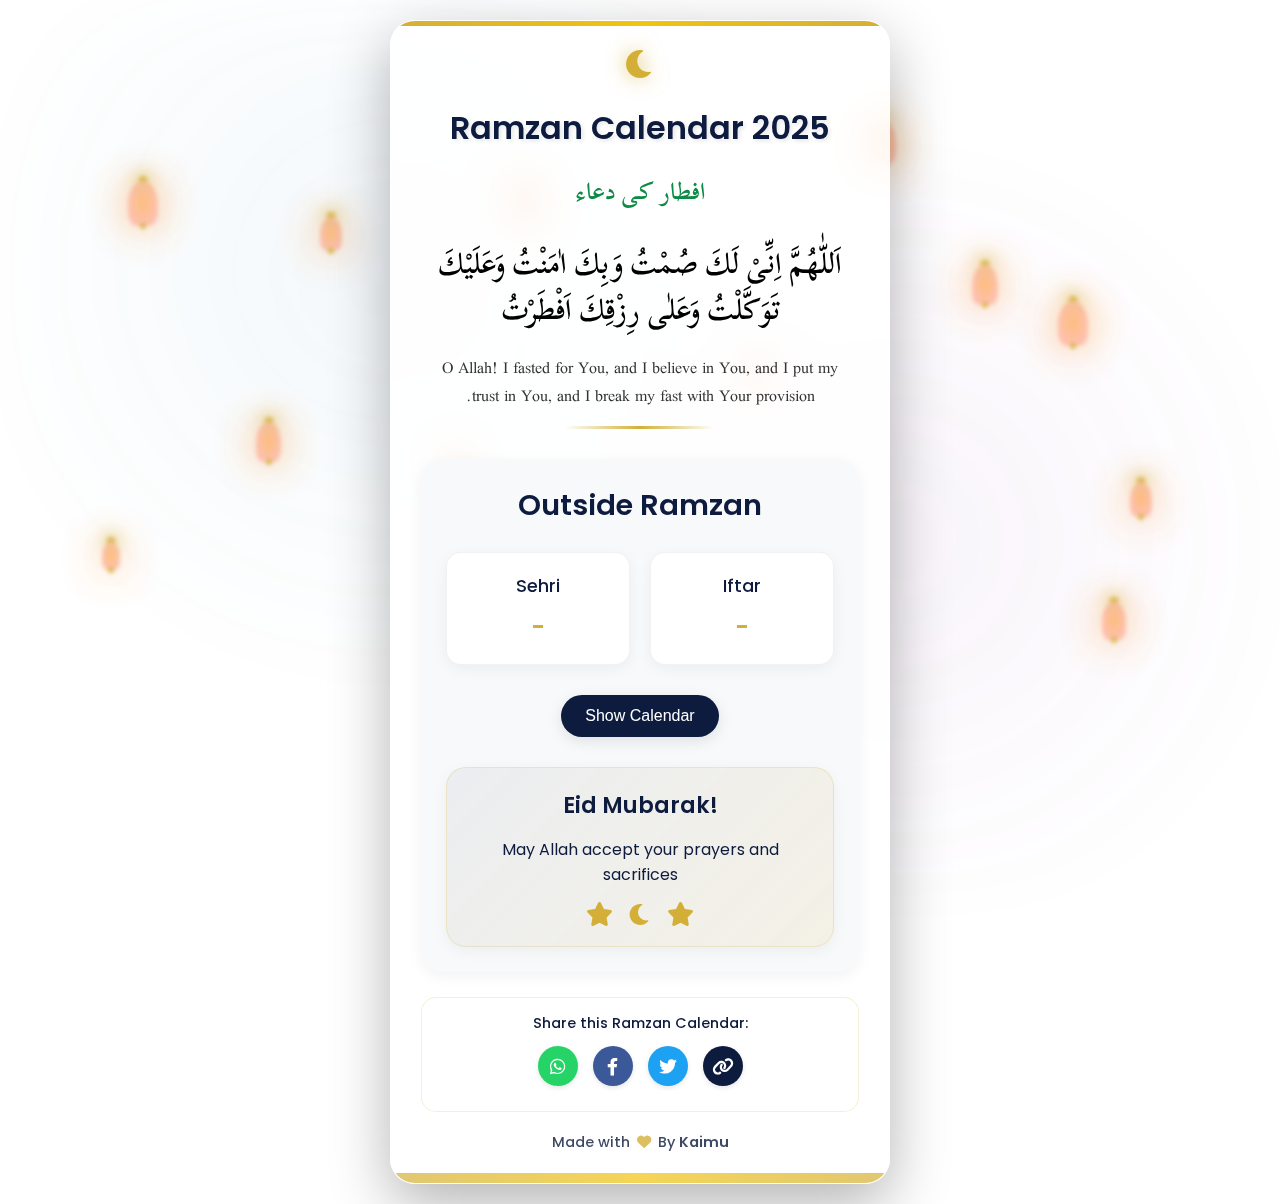
==== commit 2410c462: "fix" ====
--- a/index.html
+++ b/index.html
@@ -3,7 +3,7 @@
 <head>
     <meta charset="UTF-8">
     <meta name="viewport" content="width=device-width, initial-scale=1.0">
-    <title>Ramadan Calendar 2025</title>
+    <title>Ramzan Calendar 2025</title>
     <!-- Google tag (gtag.js) -->
     <script async src="https://www.googletagmanager.com/gtag/js?id=G-JG5ZT6YHR9"></script>
     <script>
@@ -80,7 +80,7 @@
                 <div class="crescent-moon">
                     <i class="fas fa-moon"></i>
                 </div>
-                <h1>Ramadan Calendar 2025</h1>
+                <h1>Ramzan Calendar 2025</h1>
                 <div class="dua-title">افطار کی دعاء</div>
                 <div class="arabic-dua">
                     اَللّٰهُمَّ اِنِّىْ لَكَ صُمْتُ وَبِكَ اٰمَنْتُ وَعَلَيْكَ تَوَكَّلْتُ وَعَلٰى رِزْقِكَ اَفْطَرْتُ
@@ -106,7 +106,7 @@
                     <table>
                         <thead>
                             <tr>
-                                <th>Ramadan</th>
+                                <th>Ramzan</th>
                                 <th>Date</th>
                                 <th>Sehri</th>
                                 <th>Iftar</th>
@@ -143,15 +143,15 @@
             </div>
             <div class="decorative-footer"></div>
             <div class="share-section">
-                <div class="share-label">Share this Ramadan Calendar:</div>
+                <div class="share-label">Share this Ramzan Calendar:</div>
                 <div class="share-buttons">
-                    <a href="https://wa.me/?text=Check%20out%20this%20Ramadan%20Calendar%202025%20with%20Sehri%20and%20Iftar%20timings%20%F0%9F%8C%99%20https%3A%2F%2Fbit.ly%2Framzan2025" target="_blank" class="share-button whatsapp" aria-label="Share on WhatsApp">
+                    <a href="https://wa.me/?text=Check%20out%20this%20Ramzan%20Calendar%202025%20with%20Sehri%20and%20Iftar%20timings%20%F0%9F%8C%99%20https%3A%2F%2Fbit.ly%2Framzan2025" target="_blank" class="share-button whatsapp" aria-label="Share on WhatsApp">
                         <i class="fab fa-whatsapp"></i>
                     </a>
                     <a href="https://www.facebook.com/sharer/sharer.php?u=https%3A%2F%2Fbit.ly%2Framzan2025" target="_blank" class="share-button facebook" aria-label="Share on Facebook">
                         <i class="fab fa-facebook-f"></i>
                     </a>
-                    <a href="https://twitter.com/intent/tweet?text=Check%20out%20this%20Ramadan%20Calendar%202025%20with%20Sehri%20and%20Iftar%20timings%20%F0%9F%8C%99&url=https%3A%2F%2Fbit.ly%2Framzan2025" target="_blank" class="share-button twitter" aria-label="Share on Twitter">
+                    <a href="https://twitter.com/intent/tweet?text=Check%20out%20this%20Ramzan%20Calendar%202025%20with%20Sehri%20and%20Iftar%20timings%20%F0%9F%8C%99&url=https%3A%2F%2Fbit.ly%2Framzan2025" target="_blank" class="share-button twitter" aria-label="Share on Twitter">
                         <i class="fab fa-twitter"></i>
                     </a>
                     <button id="copyLinkBtn" class="share-button copy-link" aria-label="Copy link">
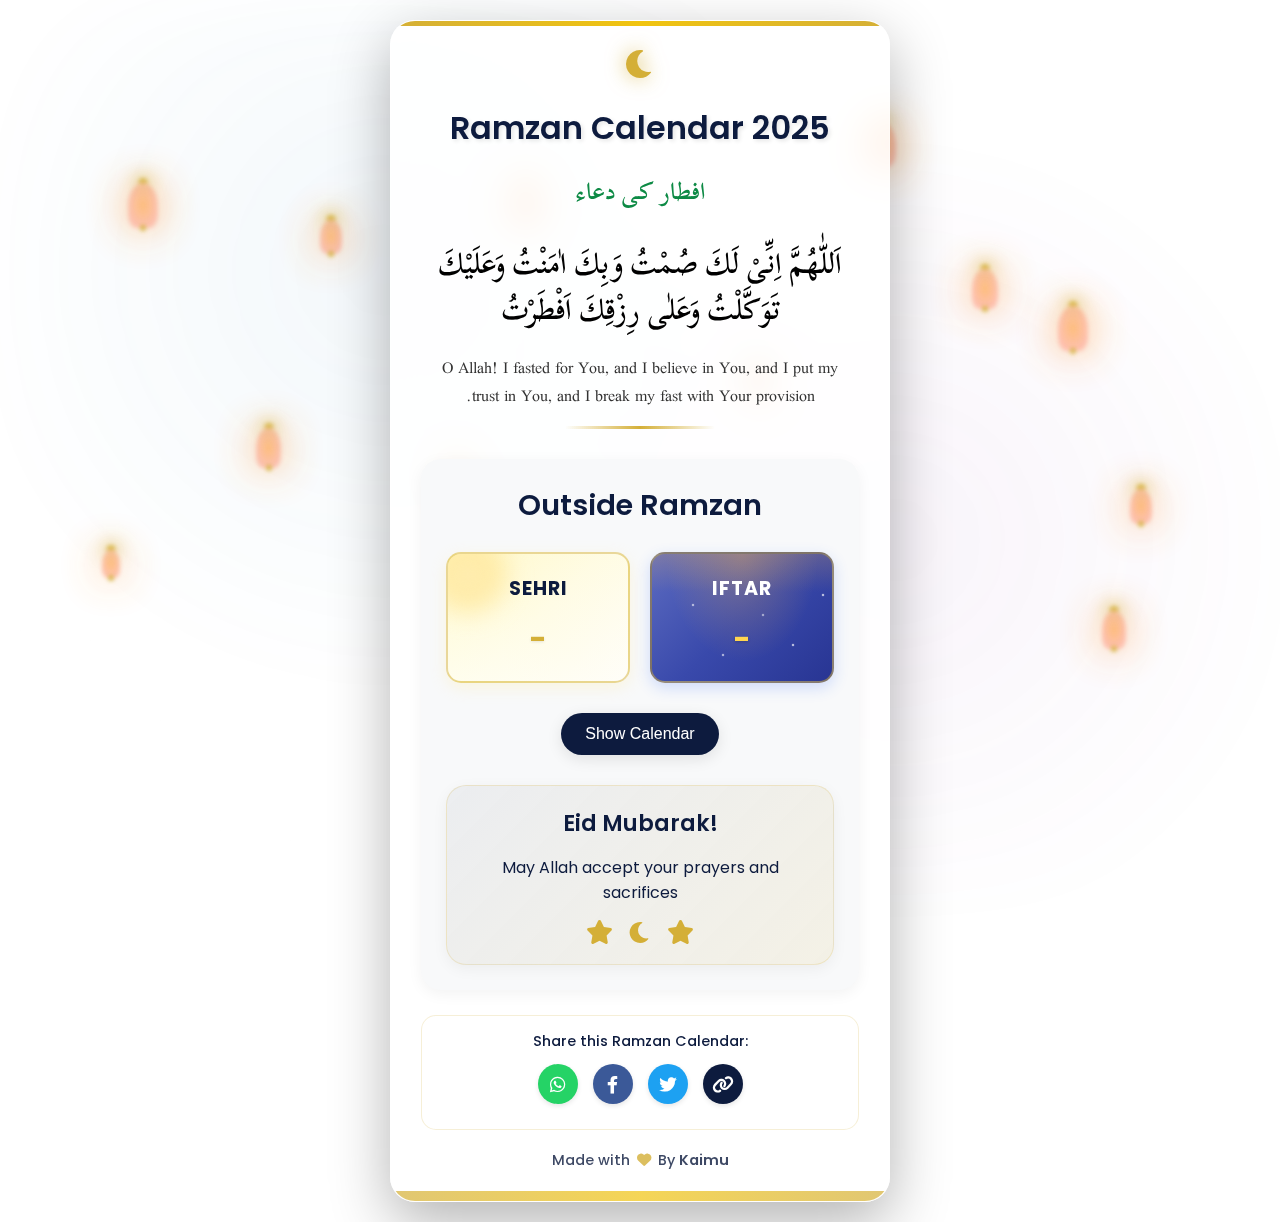
==== commit 73dae081: "ui improvements" ====
--- a/index.html
+++ b/index.html
@@ -98,7 +98,8 @@
                     </div>
                     <div class="timing-box">
                         <span class="label">Iftar</span>
-                        <span id="iftarTime" class="time"></span>
+                        <span id="iftarTime" class="time">6:53</span>
+                        <div class="stars"></div>
                     </div>
                 </div>
                 <button id="showCalendarBtn" class="toggle-btn">Show Calendar</button>
--- a/styles.css
+++ b/styles.css
@@ -345,13 +345,147 @@
     box-shadow: 0 4px 15px rgba(0, 0, 0, 0.05);
     display: flex;
     flex-direction: column;
-    transition: transform 0.3s ease, box-shadow 0.3s ease;
-    border: 1px solid rgba(0, 0, 0, 0.05);
-}
-
+    transition: all 0.3s ease;
+    position: relative;
+    overflow: hidden;
+}
+
+/* Morning sunlight effect for Sehri */
+.timing-box:first-child {
+    background: linear-gradient(135deg, #fff9c4, #fffde7, #ffffff);
+    border: 2px solid rgba(212, 175, 55, 0.5);
+    box-shadow: 0 5px 15px rgba(255, 234, 167, 0.3);
+}
+
+.timing-box:first-child::before {
+    content: '';
+    position: absolute;
+    top: -30px;
+    left: -30px;
+    width: 100px;
+    height: 100px;
+    background: radial-gradient(circle, rgba(255, 236, 179, 0.9), rgba(255, 224, 130, 0.6), transparent 70%);
+    border-radius: 50%;
+    filter: blur(10px);
+    z-index: 1;
+}
+
+.timing-box:first-child::after {
+    content: '';
+    position: absolute;
+    top: 0;
+    left: 0;
+    width: 100%;
+    height: 100%;
+    background: linear-gradient(45deg, 
+        rgba(255, 255, 255, 0.4) 0%, 
+        rgba(255, 248, 225, 0.2) 50%, 
+        rgba(255, 236, 179, 0.1) 100%);
+    z-index: 0;
+}
+
+.timing-box:first-child .label {
+    color: #0d1b3e;
+    font-weight: 700;
+    font-size: 1.2rem;
+    text-align: center;
+    text-transform: uppercase;
+    letter-spacing: 1px;
+    position: relative;
+    z-index: 2;
+}
+
+.timing-box:first-child .time {
+    color: #d4af37;
+    font-size: 1.8rem;
+    text-align: center;
+    font-weight: 700;
+    margin-top: 5px;
+    position: relative;
+    z-index: 2;
+    text-shadow: 0 1px 3px rgba(0, 0, 0, 0.1);
+}
+
+/* Evening twilight effect for Iftar */
+.timing-box:last-child {
+    background: linear-gradient(135deg, #5c6bc0, #3949ab, #283593);
+    border: 2px solid rgba(212, 175, 55, 0.5);
+    box-shadow: 0 5px 15px rgba(41, 98, 255, 0.2);
+}
+
+.timing-box:last-child::before {
+    content: '';
+    position: absolute;
+    top: 0;
+    left: 0;
+    width: 100%;
+    height: 100%;
+    background: 
+        linear-gradient(to bottom, 
+            rgba(255, 183, 77, 0.2) 0%, 
+            rgba(13, 27, 62, 0) 30%),
+        radial-gradient(
+            ellipse at top, 
+            rgba(255, 183, 77, 0.3) 0%, 
+            rgba(13, 27, 62, 0) 60%
+        );
+    z-index: 1;
+}
+
+.timing-box:last-child::after {
+    content: '';
+    position: absolute;
+    width: 2px;
+    height: 2px;
+    box-shadow: 
+        20px 30px 1px 0px rgba(255, 255, 255, 0.7),
+        90px 40px 1px 0px rgba(255, 255, 255, 0.6),
+        150px 20px 1px 0px rgba(255, 255, 255, 0.8),
+        200px 60px 1px 0px rgba(255, 255, 255, 0.6),
+        50px 80px 1px 0px rgba(255, 255, 255, 0.7),
+        120px 70px 1px 0px rgba(255, 255, 255, 0.8);
+    z-index: 1;
+}
+
+.timing-box:last-child .label {
+    color: #ffffff;
+    font-weight: 700;
+    font-size: 1.2rem;
+    text-align: center;
+    text-transform: uppercase;
+    letter-spacing: 1px;
+    position: relative;
+    z-index: 2;
+}
+
+.timing-box:last-child .time {
+    color: #ffd54f;
+    font-size: 1.8rem;
+    text-align: center;
+    font-weight: 700;
+    margin-top: 5px;
+    position: relative;
+    z-index: 2;
+    text-shadow: 0 1px 3px rgba(0, 0, 0, 0.2);
+}
+
+/* Enhanced hover effects */
 .timing-box:hover {
     transform: translateY(-5px);
-    box-shadow: 0 8px 25px rgba(0, 0, 0, 0.1);
+}
+
+.timing-box:first-child:hover {
+    box-shadow: 0 10px 25px rgba(255, 234, 167, 0.4);
+}
+
+.timing-box:last-child:hover {
+    box-shadow: 0 10px 25px rgba(41, 98, 255, 0.3);
+}
+
+/* Remove emoji icons */
+.timing-box:first-child::before,
+.timing-box:last-child::before {
+    content: '';
 }
 
 .label {
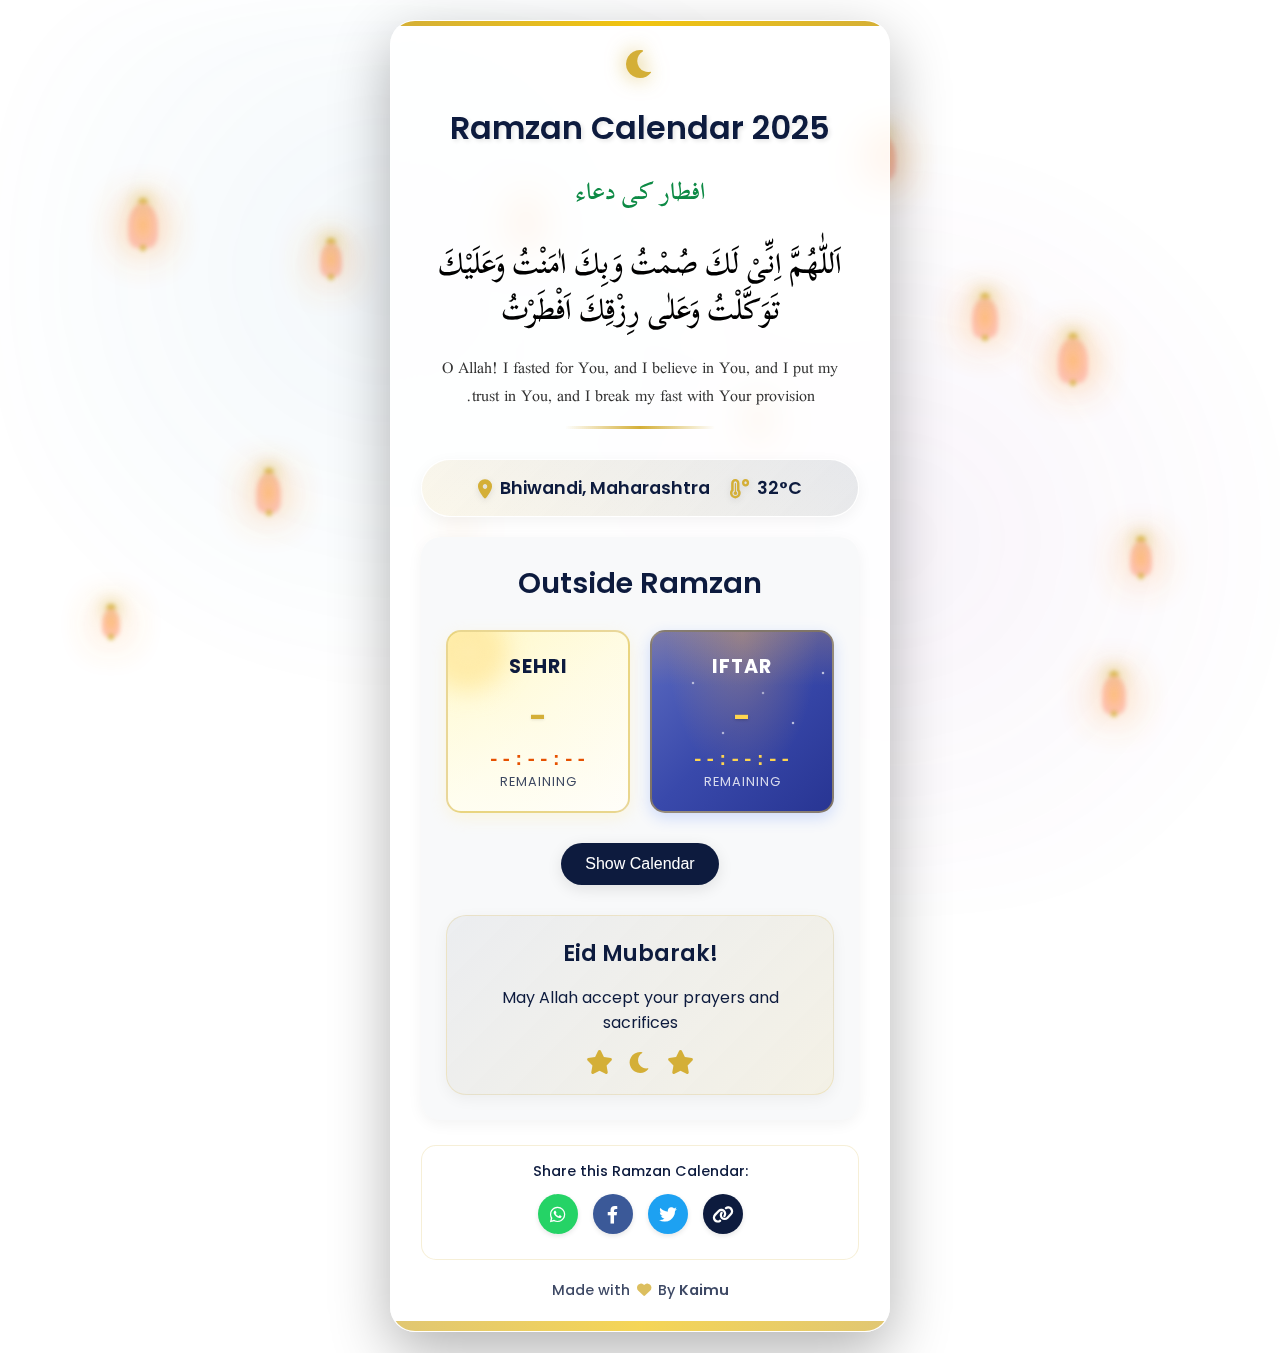
==== commit e298c1b4: "COUNT DOWN ADDED" ====
--- a/index.html
+++ b/index.html
@@ -89,16 +89,34 @@
                     O Allah! I fasted for You, and I believe in You, and I put my trust in You, and I break my fast with Your provision.
                 </div>
             </div>
+            <div class="location-weather">
+                <div class="location">
+                    <i class="fas fa-map-marker-alt"></i>
+                    <span>Bhiwandi, Maharashtra</span>
+                </div>
+                <div class="temperature">
+                    <i class="fas fa-temperature-high"></i>
+                    <span id="currentTemp">32°C</span>
+                </div>
+            </div>
             <div class="current-date">
                 <div id="currentDay"></div>
                 <div class="timings">
                     <div class="timing-box">
                         <span class="label">Sehri</span>
-                        <span id="sehriTime" class="time"></span>
+                        <span id="sehriTime" class="time">5:17</span>
+                        <div class="countdown-wrapper">
+                            <span id="sehriCountdown" class="countdown">--:--:--</span>
+                            <span class="countdown-label">remaining</span>
+                        </div>
                     </div>
                     <div class="timing-box">
                         <span class="label">Iftar</span>
                         <span id="iftarTime" class="time">6:53</span>
+                        <div class="countdown-wrapper">
+                            <span id="iftarCountdown" class="countdown">--:--:--</span>
+                            <span class="countdown-label">remaining</span>
+                        </div>
                         <div class="stars"></div>
                     </div>
                 </div>
--- a/styles.css
+++ b/styles.css
@@ -1016,4 +1016,143 @@
         font-size: 0.8rem;
         margin-bottom: 10px;
     }
+}
+
+/* Location and weather styling */
+.location-weather {
+    display: flex;
+    justify-content: center;
+    align-items: center;
+    gap: 20px;
+    margin-bottom: 20px;
+    padding: 15px;
+    background: linear-gradient(135deg, rgba(255, 255, 255, 0.7), rgba(255, 255, 255, 0.3));
+    border-radius: 50px;
+    backdrop-filter: blur(5px);
+    box-shadow: 0 4px 15px rgba(0, 0, 0, 0.05);
+    position: relative;
+    overflow: hidden;
+    border: 1px solid rgba(255, 255, 255, 0.5);
+}
+
+.location-weather::before {
+    content: '';
+    position: absolute;
+    top: 0;
+    left: 0;
+    width: 100%;
+    height: 100%;
+    background: linear-gradient(45deg, 
+        rgba(212, 175, 55, 0.1), 
+        rgba(13, 27, 62, 0.1));
+    z-index: 0;
+}
+
+.location, .temperature {
+    display: flex;
+    align-items: center;
+    gap: 8px;
+    position: relative;
+    z-index: 1;
+}
+
+.location i, .temperature i {
+    color: #d4af37;
+    font-size: 1.2rem;
+    filter: drop-shadow(0 2px 3px rgba(0, 0, 0, 0.1));
+}
+
+.location span {
+    color: #0d1b3e;
+    font-weight: 600;
+    font-size: 1.1rem;
+}
+
+.temperature span {
+    color: #0d1b3e;
+    font-weight: 600;
+    font-size: 1.1rem;
+}
+
+/* Weather animation */
+.temperature i {
+    animation: pulse-temp 2s infinite;
+}
+
+@keyframes pulse-temp {
+    0% {
+        transform: scale(1);
+        opacity: 0.8;
+    }
+    50% {
+        transform: scale(1.1);
+        opacity: 1;
+        color: #ff9800;
+    }
+    100% {
+        transform: scale(1);
+        opacity: 0.8;
+    }
+}
+
+/* Responsive adjustments */
+@media (max-width: 480px) {
+    .location-weather {
+        flex-direction: column;
+        gap: 10px;
+        padding: 12px;
+    }
+}
+
+/* Add these styles for the countdown timers */
+.countdown-wrapper {
+    display: flex;
+    flex-direction: column;
+    align-items: center;
+    margin-top: 10px;
+    position: relative;
+    z-index: 2;
+}
+
+.countdown {
+    font-size: 1.2rem;
+    font-weight: 700;
+    font-family: 'Roboto Mono', monospace;
+    letter-spacing: 1px;
+}
+
+.timing-box:first-child .countdown {
+    color: #e65100;
+}
+
+.timing-box:last-child .countdown {
+    color: #ffd54f;
+}
+
+.countdown-label {
+    font-size: 0.8rem;
+    text-transform: uppercase;
+    letter-spacing: 1px;
+    opacity: 0.8;
+    margin-top: 2px;
+}
+
+.timing-box:first-child .countdown-label {
+    color: #0d1b3e;
+}
+
+.timing-box:last-child .countdown-label {
+    color: #ffffff;
+}
+
+/* Add a pulsing effect for the last hour */
+@keyframes countdown-pulse {
+    0% { opacity: 1; }
+    50% { opacity: 0.6; }
+    100% { opacity: 1; }
+}
+
+.countdown.urgent {
+    animation: countdown-pulse 1s infinite;
+    color: #f44336 !important;
 } 